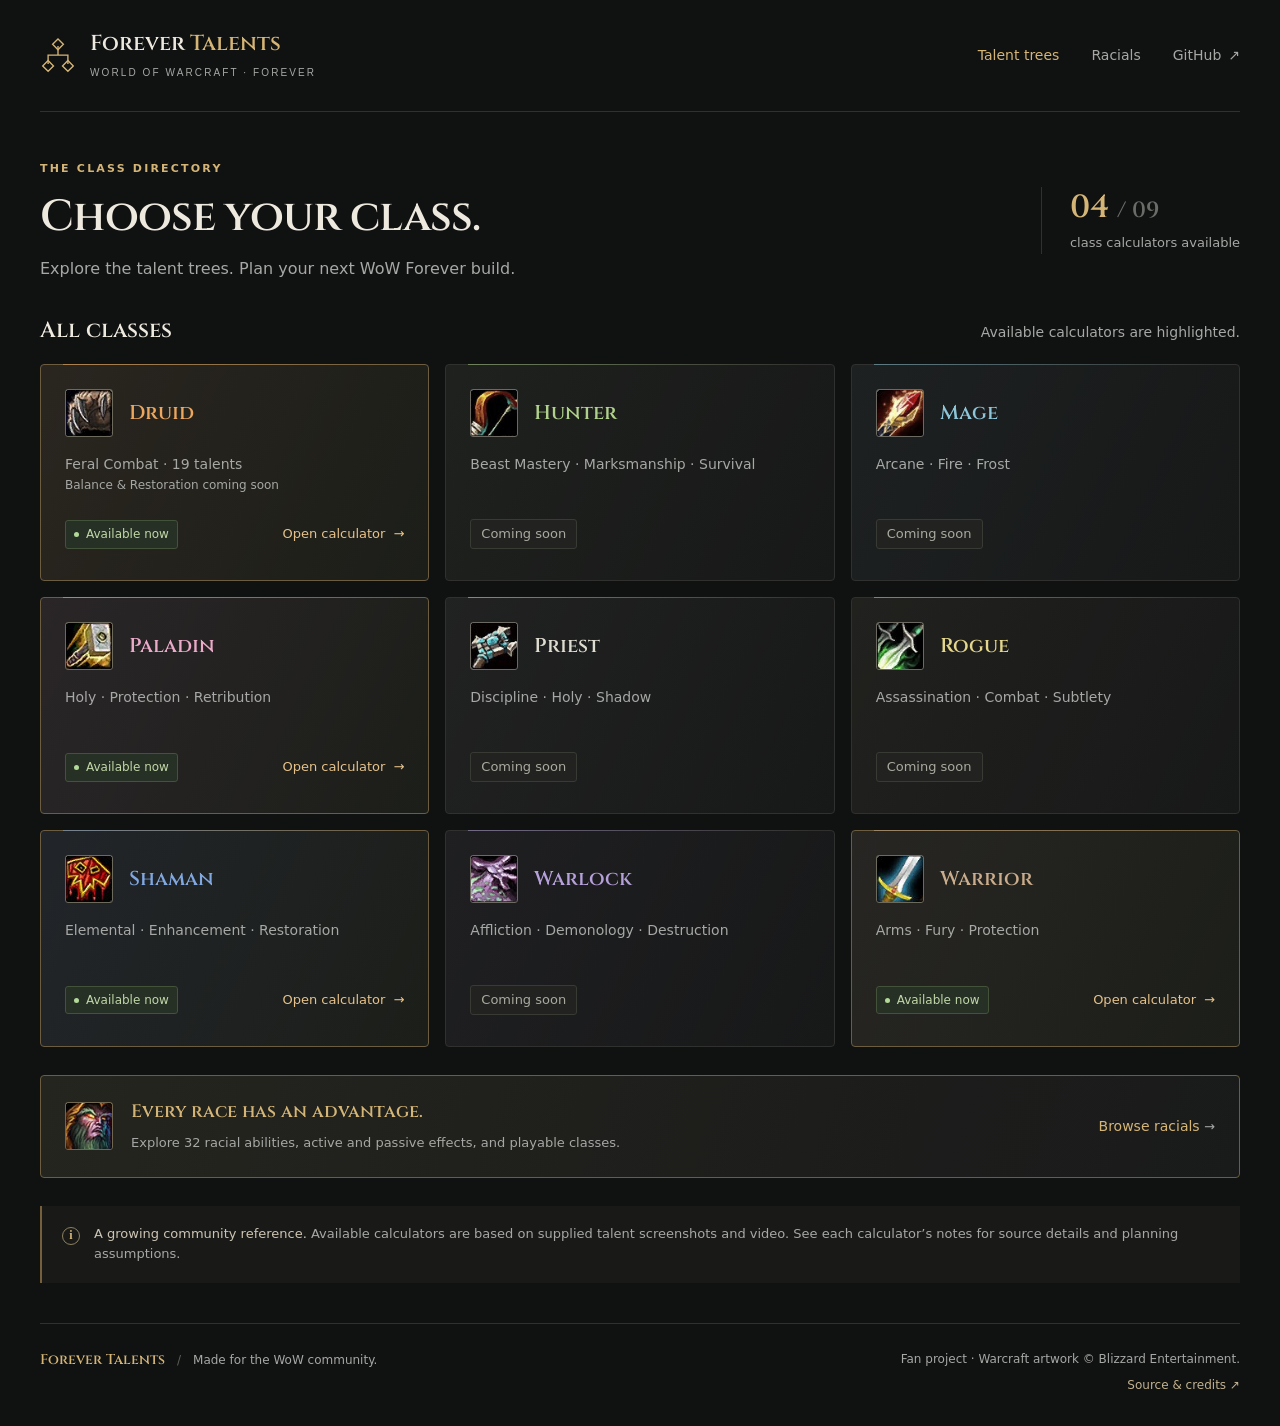
==== index.html @ 3349fb78 "Add Forever racial abilities reference and class filters" ====
<!doctype html>
<html lang="en">
<head>
  <meta charset="utf-8">
  <meta name="viewport" content="width=device-width, initial-scale=1">
  <meta name="color-scheme" content="dark">
  <meta name="theme-color" content="#101111">
  <meta name="description" content="Browse all nine WoW Forever classes. Druid Feral Combat, Paladin, Shaman, and Warrior calculators are available now, with more talent trees coming soon.">
  <title>Forever Talents · WoW Forever talent trees</title>
  <link rel="icon" href="assets/talent-tree.svg" type="image/svg+xml">
  <link rel="stylesheet" href="styles.css">
</head>
<body>
  <a class="skip-link" href="#classes">Skip to talent trees</a>
  <div class="page">
    <header class="site-header">
      <a class="brand" href="./" aria-label="Forever Talents home">
        <svg class="brand-mark" viewBox="0 0 40 40" fill="none" aria-hidden="true"><path d="M20 9v10M9 29V19h22v10" stroke="currentColor" stroke-width="1.5"/><path d="m20 1 6 6-6 6-6-6Zm-11 24 6 6-6 6-6-6Zm22 0 6 6-6 6-6-6Z" stroke="currentColor" stroke-width="1.5"/></svg>
        <span>Forever <b>Talents</b><small>WORLD OF WARCRAFT · FOREVER</small></span>
      </a>
      <nav aria-label="Main navigation">
        <a class="current" href="#classes" aria-current="page">Talent trees</a>
        <a href="racials.html">Racials</a>
        <a href="https://github.com/dan-in-it/ForeverTalents">GitHub <span aria-hidden="true">↗</span></a>
      </nav>
    </header>

    <main id="classes">
      <section class="intro" aria-labelledby="page-title">
        <div>
          <p class="eyebrow">THE CLASS DIRECTORY</p>
          <h1 id="page-title">Choose your class.</h1>
          <p class="intro-copy">Explore the talent trees. Plan your next WoW Forever build.</p>
        </div>
        <p class="collection-status"><strong>04 <span>/ 09</span></strong><span>class calculators available</span></p>
      </section>

      <section class="class-directory" aria-labelledby="directory-title">
        <div class="section-heading"><h2 id="directory-title">All classes</h2><p>Available calculators are highlighted.</p></div>
        <div class="class-grid">
          <article class="class-card druid available-class" aria-labelledby="druid-title">
            <img src="assets/classicon_druid.jpg" alt="" width="48" height="48">
            <h3 id="druid-title">Druid</h3>
            <p>Feral Combat · 19 talents<span class="coverage-note">Balance &amp; Restoration coming soon</span></p>
            <div class="card-footer"><span class="status live">Available now</span><a class="class-calculator" href="talents/druid.html" aria-label="Open Druid calculator">Open calculator <span aria-hidden="true">→</span></a></div>
          </article>
          <article class="class-card hunter" aria-labelledby="hunter-title">
            <img src="assets/classicon_hunter.jpg" alt="" width="48" height="48">
            <h3 id="hunter-title">Hunter</h3>
            <p>Beast Mastery · Marksmanship · Survival</p>
            <span class="status soon">Coming soon</span>
          </article>
          <article class="class-card mage" aria-labelledby="mage-title">
            <img src="assets/classicon_mage.jpg" alt="" width="48" height="48">
            <h3 id="mage-title">Mage</h3>
            <p>Arcane · Fire · Frost</p>
            <span class="status soon">Coming soon</span>
          </article>
          <article class="class-card paladin available-class" aria-labelledby="paladin-title">
            <img src="assets/classicon_paladin.jpg" alt="" width="48" height="48">
            <h3 id="paladin-title">Paladin</h3>
            <p>Holy · Protection · Retribution</p>
            <div class="card-footer"><span class="status live">Available now</span><a class="class-calculator" href="talents/paladin.html" aria-label="Open Paladin calculator">Open calculator <span aria-hidden="true">→</span></a></div>
          </article>
          <article class="class-card priest" aria-labelledby="priest-title">
            <img src="assets/classicon_priest.jpg" alt="" width="48" height="48">
            <h3 id="priest-title">Priest</h3>
            <p>Discipline · Holy · Shadow</p>
            <span class="status soon">Coming soon</span>
          </article>
          <article class="class-card rogue" aria-labelledby="rogue-title">
            <img src="assets/classicon_rogue.jpg" alt="" width="48" height="48">
            <h3 id="rogue-title">Rogue</h3>
            <p>Assassination · Combat · Subtlety</p>
            <span class="status soon">Coming soon</span>
          </article>
          <article class="class-card shaman available-class" aria-labelledby="shaman-title">
            <img src="assets/classicon_shaman.jpg" alt="" width="48" height="48">
            <h3 id="shaman-title">Shaman</h3>
            <p>Elemental · Enhancement · Restoration</p>
            <div class="card-footer"><span class="status live">Available now</span><a class="class-calculator" href="talents/shaman.html" aria-label="Open Shaman calculator">Open calculator <span aria-hidden="true">→</span></a></div>
          </article>
          <article class="class-card warlock" aria-labelledby="warlock-title">
            <img src="assets/classicon_warlock.jpg" alt="" width="48" height="48">
            <h3 id="warlock-title">Warlock</h3>
            <p>Affliction · Demonology · Destruction</p>
            <span class="status soon">Coming soon</span>
          </article>
          <article class="class-card warrior available-class" aria-labelledby="warrior-title">
            <img src="assets/classicon_warrior.jpg" alt="" width="48" height="48">
            <h3 id="warrior-title">Warrior</h3>
            <p>Arms · Fury · Protection</p>
            <div class="card-footer"><span class="status live">Available now</span><a class="class-calculator" href="talents/warrior.html" aria-label="Open Warrior calculator">Open calculator <span aria-hidden="true">→</span></a></div>
          </article>
        </div>
      </section>
      <a class="racial-callout" href="racials.html"><img src="assets/racials/race_nightelf_male.jpg" alt="" width="48" height="48"><span><strong>Every race has an advantage.</strong><span>Explore 32 racial abilities, active and passive effects, and playable classes.</span></span><span class="racial-callout-action">Browse racials <span aria-hidden="true">→</span></span></a>
      <aside class="reference-note"><span class="note-mark" aria-hidden="true">i</span><p><strong>A growing community reference.</strong> Available calculators are based on supplied talent screenshots and video. See each calculator’s notes for source details and planning assumptions.</p></aside>
    </main>

    <footer class="site-footer">
      <p><span class="footer-brand">Forever Talents</span><span class="footer-divider">/</span>Made for the WoW community.</p>
      <p>Fan project · Warcraft artwork © Blizzard Entertainment.<br><a href="https://github.com/dan-in-it/ForeverTalents">Source &amp; credits <span aria-hidden="true">↗</span></a></p>
    </footer>
  </div>
</body>
</html>
---- styles.css ----
@font-face {
  font-family: Cinzel;
  src: url("assets/cinzel.ttf") format("truetype");
  font-weight: 400 900;
  font-display: swap;
}

:root {
  color-scheme: dark;
  --background: #101111;
  --panel: #191a1a;
  --text: #eee9df;
  --muted: #a6a8a5;
  --gold: #d5b576;
  --line: #30312e;
  font-family: "Segoe UI", system-ui, sans-serif;
  color: var(--text);
  background: var(--background);
}

* { box-sizing: border-box; }
body { margin: 0; font-size: 1rem; line-height: 1.6; }
a { color: inherit; text-decoration: none; }
img { display: block; object-fit: cover; }
button, a { -webkit-tap-highlight-color: transparent; }
a:focus-visible { outline: 2px solid var(--gold); outline-offset: 6px; }
.page { width: min(1232px, calc(100% - 80px)); margin: 0 auto; }
.skip-link { position: absolute; top: -100px; left: 16px; padding: 12px 20px; z-index: 10; background: var(--gold); color: #171713; }
.skip-link:focus { top: 12px; }
.site-header { min-height: 112px; display: flex; align-items: center; justify-content: space-between; gap: 24px; border-bottom: 1px solid var(--line); }
.brand { display: flex; gap: 14px; align-items: center; font: 500 1.35rem/1.2 Cinzel, Georgia, serif; white-space: nowrap; }
.brand b { font-weight: 500; color: var(--gold); }
.brand small { display: block; margin-top: 9px; color: var(--muted); font: 500 .625rem/1.5 "Segoe UI", sans-serif; letter-spacing: .21em; }
.brand-mark { width: 36px; height: 40px; color: var(--gold); }
nav { display: flex; gap: 32px; font-size: .875rem; }
nav a { display: flex; align-items: center; gap: 7px; min-height: 44px; color: var(--muted); }
nav a:hover, nav .current { color: var(--gold); }
.intro { display: flex; justify-content: space-between; align-items: center; gap: 24px; padding: 48px 0 34px; }
.eyebrow { margin: 0 0 12px; color: var(--gold); font-size: .6875rem; font-weight: 600; letter-spacing: .2em; }
h1, h2, h3, p { margin-top: 0; }
h1 { font: 500 clamp(2rem, 3.4vw, 2.875rem)/1.25 Cinzel, Georgia, serif; margin-bottom: 12px; letter-spacing: -.025em; }
.intro-copy { color: var(--muted); margin-bottom: 0; }
.collection-status { margin: 0; padding-left: 28px; border-left: 1px solid var(--line); flex-shrink: 0; }
.collection-status strong { display: block; color: var(--gold); font: 500 2rem/1.3 Cinzel, Georgia, serif; }
.collection-status strong span { color: #696c67; font-size: 1.375rem; }
.collection-status > span { color: var(--muted); font-size: .8125rem; }
.status { display: inline-flex; align-items: center; width: fit-content; font-size: .8125rem; line-height: 1.4; padding: 5px 10px; border-radius: 3px; }
.live { gap: 7px; color: #c0d7a8; background: #263025; border: 1px solid #43533a; }
.live::before { content: ""; width: 5px; height: 5px; background: #b2d998; border-radius: 50%; }
.section-heading { display: flex; justify-content: space-between; align-items: baseline; gap: 20px; margin-bottom: 18px; }
.section-heading h2 { font: 500 1.375rem/1.4 Cinzel, Georgia, serif; margin-bottom: 0; }
.section-heading p { font-size: .875rem; color: var(--muted); margin-bottom: 0; }
.class-grid { display: grid; grid-template-columns: repeat(3, minmax(0, 1fr)); grid-auto-rows: 1fr; gap: 16px; }
.class-card { position: relative; display: grid; grid-template-columns: 48px minmax(0, 1fr); grid-template-rows: 48px 1fr 44px; gap: 16px; padding: 24px; border: 1px solid var(--line); border-radius: 4px; background: linear-gradient(115deg, color-mix(in srgb, var(--class-color) 4%, #191a1a), #171818); }
.class-card::before { content: ""; position: absolute; left: 22px; right: 22px; top: -1px; height: 1px; background: linear-gradient(90deg, var(--class-color), transparent); opacity: .5; }
.class-card > img { border: 1px solid #6c695d; border-radius: 3px; filter: saturate(.65); }
.class-card h3 { align-self: center; color: var(--class-color); font: 500 1.25rem/1.4 Cinzel, Georgia, serif; margin: 0; }
.class-card > p { grid-column: 1 / -1; color: var(--muted); font-size: .875rem; line-height: 1.65; min-height: 2.9em; margin: 0; }
.soon { grid-column: 1 / -1; align-self: center; color: #aaa99f; background: #222320; border: 1px solid #383a34; }
.druid { --class-color: #eda65d; }
.available-class { border-color: #6d5d40; background: linear-gradient(115deg, color-mix(in srgb, var(--class-color) 8%, #191a1a), #1c1e19); transition: border-color .15s, box-shadow .15s; }
.available-class:hover, .available-class:focus-within { border-color: var(--gold); box-shadow: 0 0 0 1px var(--gold); }
.available-class > img { filter: none; }
.coverage-note { display: block; color: var(--muted); font-size: .75rem; }
.card-footer { grid-column: 1 / -1; display: flex; align-items: center; justify-content: space-between; gap: 8px; }
.card-footer .status { flex-shrink: 0; font-size: .75rem; padding: 5px 8px; }
.class-calculator { display: flex; align-items: center; gap: 8px; min-height: 44px; color: #e6c28a; font-size: .8125rem; }
.class-calculator::after { content: ""; position: absolute; inset: 0; border-radius: 4px; }
.class-calculator:focus-visible { outline: none; }
.class-calculator:focus-visible::after { outline: 2px solid var(--gold); outline-offset: 4px; }
.class-calculator:hover { color: #ffe1b0; text-decoration: underline; text-underline-offset: 4px; }
.hunter { --class-color: #afd18b; }
.mage { --class-color: #8cc6d8; }
.paladin { --class-color: #eaaac8; }
.priest { --class-color: #dedbd0; }
.rogue { --class-color: #e4d68a; }
.shaman { --class-color: #80a7df; }
.warlock { --class-color: #b5a0da; }
.warrior { --class-color: #c9ac8b; }
.reference-note { display: flex; gap: 14px; margin-top: 28px; padding: 18px 20px; background: #191a18; border-left: 2px solid #75603b; }
.note-mark { display: flex; align-items: center; justify-content: center; flex: 0 0 18px; height: 18px; border: 1px solid #8b805f; border-radius: 50%; color: var(--gold); font: 600 .75rem Georgia, serif; margin-top: 3px; }
.reference-note p { margin: 0; font-size: .8125rem; color: var(--muted); }
.reference-note strong { color: #cdc5b4; font-weight: 500; }
.racial-callout { display: flex; align-items: center; gap: 18px; margin-top: 28px; padding: 22px 24px; border: 1px solid #6d5d40; border-radius: 4px; background: linear-gradient(110deg, #24251e, #191a1a); }
.racial-callout > img { border: 1px solid #716750; border-radius: 3px; flex-shrink: 0; }
.racial-callout strong { display: block; margin-bottom: 4px; font: 500 1.125rem/1.5 Cinzel, Georgia, serif; color: var(--gold); }
.racial-callout > span > span { color: var(--muted); font-size: .8125rem; }
.racial-callout .racial-callout-action { margin-left: auto; flex-shrink: 0; color: var(--gold); font-size: .875rem; }
.racial-callout:hover { border-color: var(--gold); }
.site-footer { display: flex; justify-content: space-between; gap: 24px; margin-top: 40px; padding: 26px 0 30px; border-top: 1px solid var(--line); color: var(--muted); font-size: .75rem; }
.site-footer p { margin: 0; }
.site-footer > p:last-child { text-align: right; }
.footer-brand { font: 500 .875rem Cinzel, Georgia, serif; color: var(--gold); }
.footer-divider { color: #5e6057; padding: 0 12px; }
.site-footer a { display: inline-block; padding-top: 7px; color: #c2b28f; }
.site-footer a:hover { text-decoration: underline; }

@media (max-width: 1050px) {
  .class-grid { grid-template-columns: repeat(2, minmax(0, 1fr)); }
  .class-card > p { min-height: 0; }
}

@media (max-width: 760px) {
  .class-grid { grid-template-columns: 1fr; }
}

@media (max-width: 640px) {
  .page { width: calc(100% - 36px); }
  .site-header { min-height: 88px; gap: 12px; flex-wrap: wrap; padding-block: 18px; }
  .brand { font-size: 1rem; gap: 10px; }
  .brand-mark { width: 28px; }
  .brand small { font-size: .5rem; letter-spacing: .14em; }
  nav { gap: 22px; font-size: .8125rem; width: 100%; }
  .intro { padding: 32px 0 26px; display: block; }
  .intro-copy { max-width: 320px; }
  .collection-status { margin-top: 20px; padding: 0; border: 0; display: flex; align-items: baseline; gap: 10px; }
  .collection-status strong { font-size: 1.25rem; }
  .collection-status strong span { font-size: 1rem; }
  .collection-status > span { font-size: .75rem; }
  .section-heading { display: block; }
  .section-heading p { margin-top: 5px; }
  .class-grid { gap: 12px; }
  .class-card { padding: 20px; gap: 12px; }
  .class-card::before { left: 20px; right: 20px; }
  .class-card h3 { font-size: 1.125rem; }
  .class-card > p { font-size: .8125rem; }
  .soon { font-size: .75rem; padding: 5px 8px; }
  .racial-callout { flex-wrap: wrap; padding: 20px; gap: 12px; }
  .racial-callout > span:first-of-type { flex: 1; }
  .racial-callout .racial-callout-action { flex-basis: calc(100% - 60px); margin-left: 60px; }
  .site-footer { display: block; }
  .site-footer > p:last-child { text-align: left; margin-top: 14px; }
  .footer-divider { padding: 0 6px; }
}

@media (max-width: 359px) {
  .brand small { letter-spacing: .05em; }
  .class-calculator { font-size: .75rem; gap: 4px; }
}

@media (prefers-reduced-motion: reduce) {
  *, *::before, *::after { transition: none !important; }
}
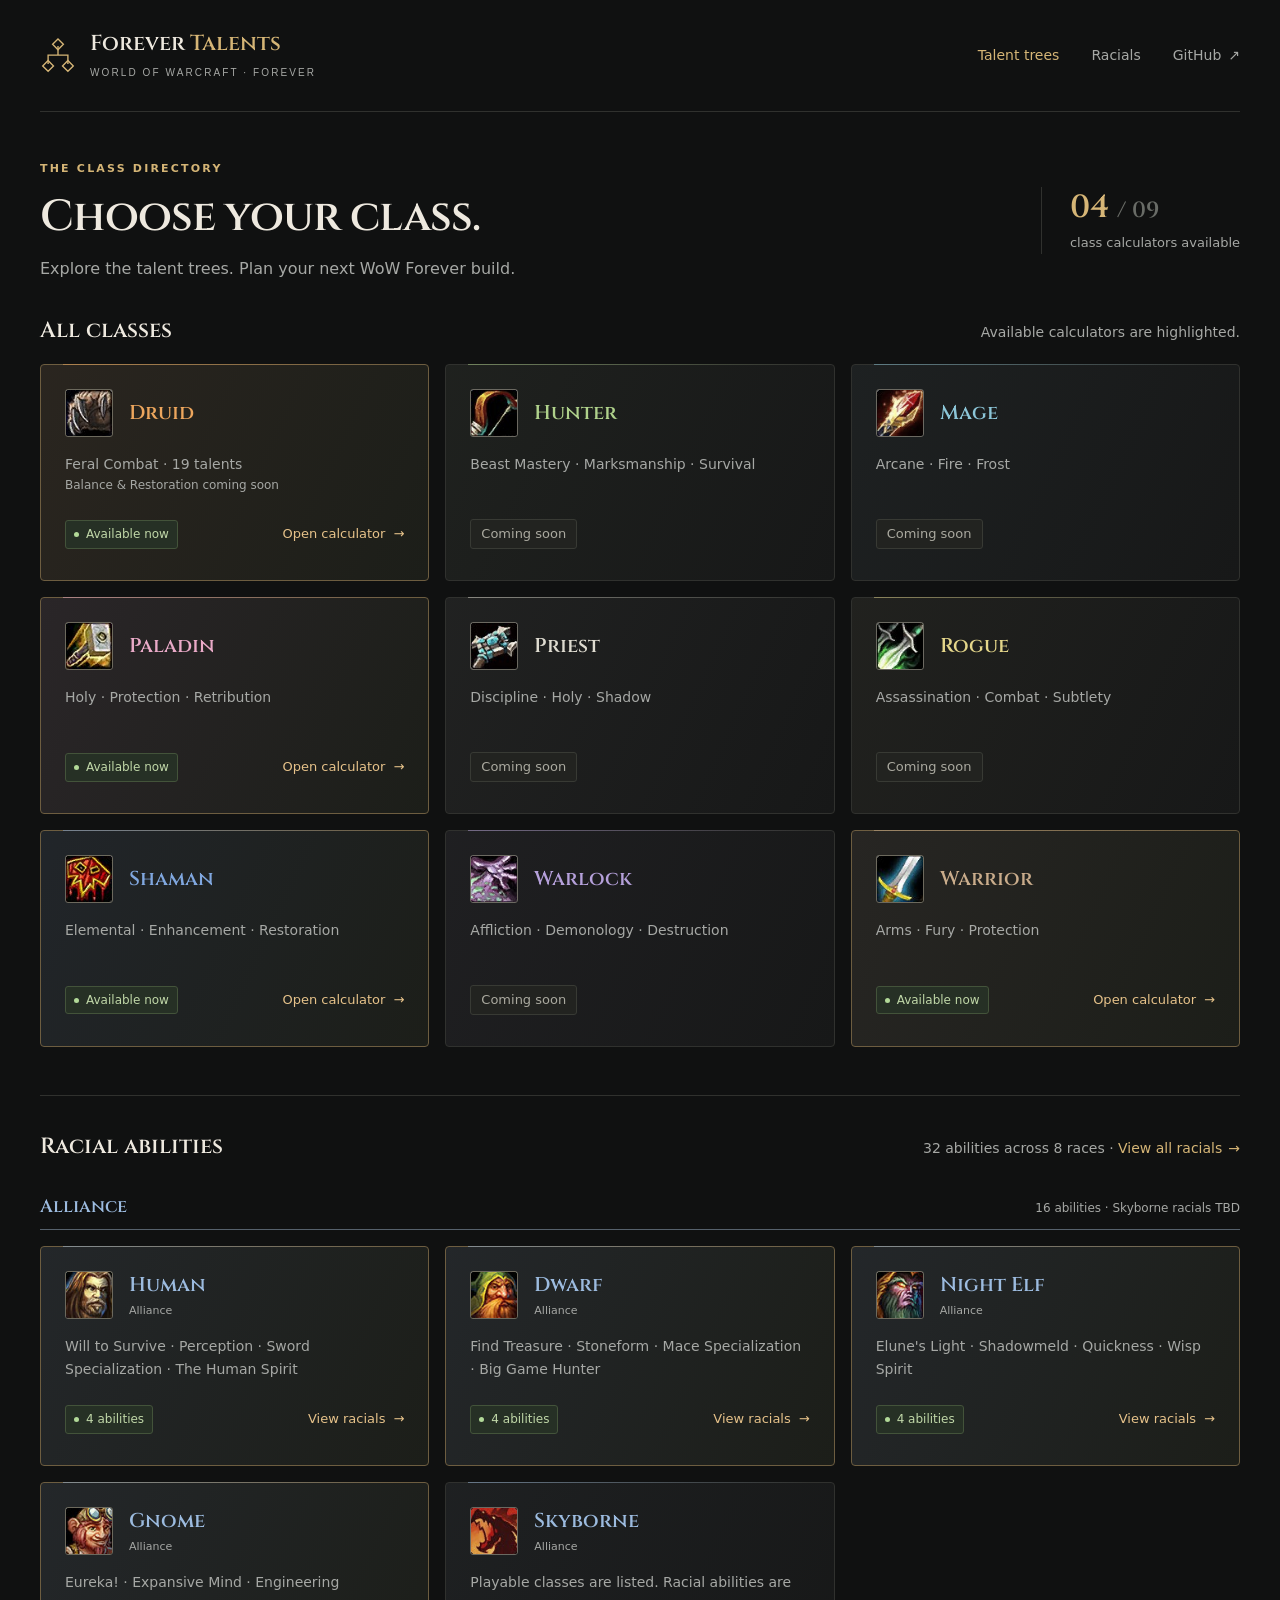
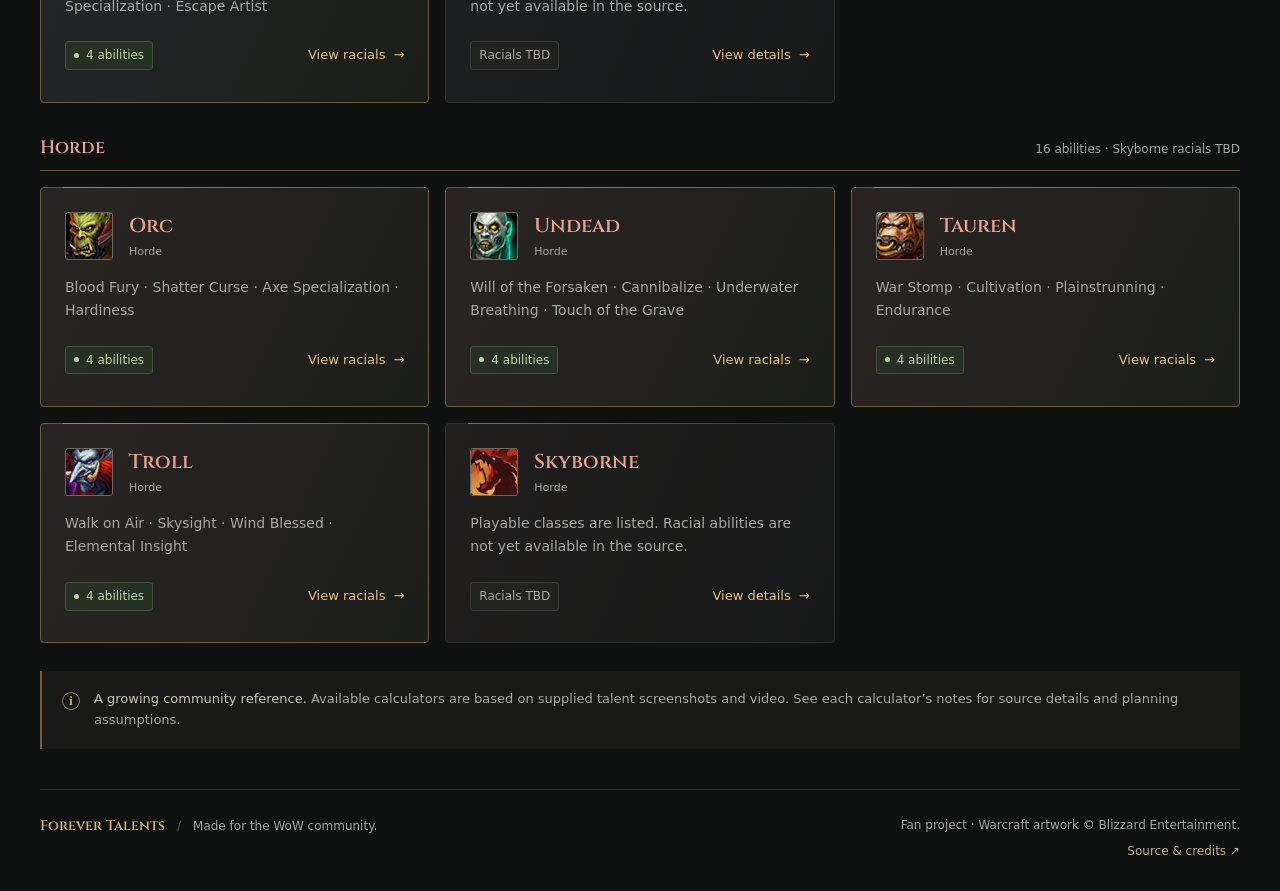
==== commit e36dd969: "Add homepage racial grids grouped by Alliance and Horde" ====
--- a/index.html
+++ b/index.html
@@ -20,7 +20,7 @@
       </a>
       <nav aria-label="Main navigation">
         <a class="current" href="#classes" aria-current="page">Talent trees</a>
-        <a href="racials.html">Racials</a>
+        <a href="#racial-directory">Racials</a>
         <a href="https://github.com/dan-in-it/ForeverTalents">GitHub <span aria-hidden="true">↗</span></a>
       </nav>
     </header>
@@ -94,7 +94,79 @@
           </article>
         </div>
       </section>
-      <a class="racial-callout" href="racials.html"><img src="assets/racials/race_nightelf_male.jpg" alt="" width="48" height="48"><span><strong>Every race has an advantage.</strong><span>Explore 32 racial abilities, active and passive effects, and playable classes.</span></span><span class="racial-callout-action">Browse racials <span aria-hidden="true">→</span></span></a>
+      <section class="racial-directory" id="racial-directory" aria-labelledby="racial-directory-title">
+        <div class="section-heading"><h2 id="racial-directory-title">Racial abilities</h2><p>32 abilities across 8 races · <a href="racials.html">View all racials <span aria-hidden="true">→</span></a></p></div>
+        <section class="faction-directory race-alliance" aria-labelledby="alliance-directory-title">
+          <div class="faction-directory-heading"><h3 id="alliance-directory-title">Alliance</h3><p>16 abilities · Skyborne racials TBD</p></div>
+          <div class="class-grid racial-directory-grid">
+            <article class="class-card racial-directory-card race-alliance available-class" aria-labelledby="human-title">
+              <img src="assets/racials/race_human_male.jpg" alt="" width="48" height="48" loading="lazy">
+              <div class="race-card-title"><h4 id="human-title">Human</h4><span>Alliance</span></div>
+              <p>Will to Survive · Perception · Sword Specialization · The Human Spirit</p>
+              <div class="card-footer"><span class="status live">4 abilities</span><a class="class-calculator" href="racials.html#human" aria-label="View Alliance Human racials">View racials <span aria-hidden="true">→</span></a></div>
+            </article>
+            <article class="class-card racial-directory-card race-alliance available-class" aria-labelledby="dwarf-title">
+              <img src="assets/racials/race_dwarf_male.jpg" alt="" width="48" height="48" loading="lazy">
+              <div class="race-card-title"><h4 id="dwarf-title">Dwarf</h4><span>Alliance</span></div>
+              <p>Find Treasure · Stoneform · Mace Specialization · Big Game Hunter</p>
+              <div class="card-footer"><span class="status live">4 abilities</span><a class="class-calculator" href="racials.html#dwarf" aria-label="View Alliance Dwarf racials">View racials <span aria-hidden="true">→</span></a></div>
+            </article>
+            <article class="class-card racial-directory-card race-alliance available-class" aria-labelledby="night-elf-title">
+              <img src="assets/racials/race_nightelf_male.jpg" alt="" width="48" height="48" loading="lazy">
+              <div class="race-card-title"><h4 id="night-elf-title">Night Elf</h4><span>Alliance</span></div>
+              <p>Elune&#x27;s Light · Shadowmeld · Quickness · Wisp Spirit</p>
+              <div class="card-footer"><span class="status live">4 abilities</span><a class="class-calculator" href="racials.html#night-elf" aria-label="View Alliance Night Elf racials">View racials <span aria-hidden="true">→</span></a></div>
+            </article>
+            <article class="class-card racial-directory-card race-alliance available-class" aria-labelledby="gnome-title">
+              <img src="assets/racials/race_gnome_male.jpg" alt="" width="48" height="48" loading="lazy">
+              <div class="race-card-title"><h4 id="gnome-title">Gnome</h4><span>Alliance</span></div>
+              <p>Eureka! · Expansive Mind · Engineering Specialization · Escape Artist</p>
+              <div class="card-footer"><span class="status live">4 abilities</span><a class="class-calculator" href="racials.html#gnome" aria-label="View Alliance Gnome racials">View racials <span aria-hidden="true">→</span></a></div>
+            </article>
+            <article class="class-card racial-directory-card race-alliance" aria-labelledby="skyborne-alliance-title">
+              <img src="assets/racials/inv_misc_head_dragon_01.jpg" alt="" width="48" height="48" loading="lazy">
+              <div class="race-card-title"><h4 id="skyborne-alliance-title">Skyborne</h4><span>Alliance</span></div>
+              <p>Playable classes are listed. Racial abilities are not yet available in the source.</p>
+              <div class="card-footer"><span class="status soon">Racials TBD</span><a class="class-calculator" href="racials.html#skyborne-alliance" aria-label="View Alliance Skyborne details">View details <span aria-hidden="true">→</span></a></div>
+            </article>
+          </div>
+        </section>
+        <section class="faction-directory race-horde" aria-labelledby="horde-directory-title">
+          <div class="faction-directory-heading"><h3 id="horde-directory-title">Horde</h3><p>16 abilities · Skyborne racials TBD</p></div>
+          <div class="class-grid racial-directory-grid">
+            <article class="class-card racial-directory-card race-horde available-class" aria-labelledby="orc-title">
+              <img src="assets/racials/race_orc_male.jpg" alt="" width="48" height="48" loading="lazy">
+              <div class="race-card-title"><h4 id="orc-title">Orc</h4><span>Horde</span></div>
+              <p>Blood Fury · Shatter Curse · Axe Specialization · Hardiness</p>
+              <div class="card-footer"><span class="status live">4 abilities</span><a class="class-calculator" href="racials.html#orc" aria-label="View Horde Orc racials">View racials <span aria-hidden="true">→</span></a></div>
+            </article>
+            <article class="class-card racial-directory-card race-horde available-class" aria-labelledby="undead-title">
+              <img src="assets/racials/race_scourge_male.jpg" alt="" width="48" height="48" loading="lazy">
+              <div class="race-card-title"><h4 id="undead-title">Undead</h4><span>Horde</span></div>
+              <p>Will of the Forsaken · Cannibalize · Underwater Breathing · Touch of the Grave</p>
+              <div class="card-footer"><span class="status live">4 abilities</span><a class="class-calculator" href="racials.html#undead" aria-label="View Horde Undead racials">View racials <span aria-hidden="true">→</span></a></div>
+            </article>
+            <article class="class-card racial-directory-card race-horde available-class" aria-labelledby="tauren-title">
+              <img src="assets/racials/race_tauren_male.jpg" alt="" width="48" height="48" loading="lazy">
+              <div class="race-card-title"><h4 id="tauren-title">Tauren</h4><span>Horde</span></div>
+              <p>War Stomp · Cultivation · Plainstrunning · Endurance</p>
+              <div class="card-footer"><span class="status live">4 abilities</span><a class="class-calculator" href="racials.html#tauren" aria-label="View Horde Tauren racials">View racials <span aria-hidden="true">→</span></a></div>
+            </article>
+            <article class="class-card racial-directory-card race-horde available-class" aria-labelledby="troll-title">
+              <img src="assets/racials/race_troll_male.jpg" alt="" width="48" height="48" loading="lazy">
+              <div class="race-card-title"><h4 id="troll-title">Troll</h4><span>Horde</span></div>
+              <p>Walk on Air · Skysight · Wind Blessed · Elemental Insight</p>
+              <div class="card-footer"><span class="status live">4 abilities</span><a class="class-calculator" href="racials.html#troll" aria-label="View Horde Troll racials">View racials <span aria-hidden="true">→</span></a></div>
+            </article>
+            <article class="class-card racial-directory-card race-horde" aria-labelledby="skyborne-horde-title">
+              <img src="assets/racials/inv_misc_head_dragon_01.jpg" alt="" width="48" height="48" loading="lazy">
+              <div class="race-card-title"><h4 id="skyborne-horde-title">Skyborne</h4><span>Horde</span></div>
+              <p>Playable classes are listed. Racial abilities are not yet available in the source.</p>
+              <div class="card-footer"><span class="status soon">Racials TBD</span><a class="class-calculator" href="racials.html#skyborne-horde" aria-label="View Horde Skyborne details">View details <span aria-hidden="true">→</span></a></div>
+            </article>
+          </div>
+        </section>
+      </section>
       <aside class="reference-note"><span class="note-mark" aria-hidden="true">i</span><p><strong>A growing community reference.</strong> Available calculators are based on supplied talent screenshots and video. See each calculator’s notes for source details and planning assumptions.</p></aside>
     </main>
 
--- a/styles.css
+++ b/styles.css
@@ -81,12 +81,19 @@
 .note-mark { display: flex; align-items: center; justify-content: center; flex: 0 0 18px; height: 18px; border: 1px solid #8b805f; border-radius: 50%; color: var(--gold); font: 600 .75rem Georgia, serif; margin-top: 3px; }
 .reference-note p { margin: 0; font-size: .8125rem; color: var(--muted); }
 .reference-note strong { color: #cdc5b4; font-weight: 500; }
-.racial-callout { display: flex; align-items: center; gap: 18px; margin-top: 28px; padding: 22px 24px; border: 1px solid #6d5d40; border-radius: 4px; background: linear-gradient(110deg, #24251e, #191a1a); }
-.racial-callout > img { border: 1px solid #716750; border-radius: 3px; flex-shrink: 0; }
-.racial-callout strong { display: block; margin-bottom: 4px; font: 500 1.125rem/1.5 Cinzel, Georgia, serif; color: var(--gold); }
-.racial-callout > span > span { color: var(--muted); font-size: .8125rem; }
-.racial-callout .racial-callout-action { margin-left: auto; flex-shrink: 0; color: var(--gold); font-size: .875rem; }
-.racial-callout:hover { border-color: var(--gold); }
+.racial-directory { margin-top: 48px; padding-top: 30px; border-top: 1px solid var(--line); scroll-margin-top: 24px; }
+.racial-directory .section-heading a { display: inline-flex; align-items: center; gap: 6px; min-height: 44px; color: var(--gold); }
+.racial-directory .section-heading a:hover { text-decoration: underline; text-underline-offset: 4px; }
+.race-alliance { --class-color: #9cbbdf; }
+.race-horde { --class-color: #e6a293; }
+.faction-directory { margin-top: 24px; }
+.faction-directory + .faction-directory { margin-top: 32px; }
+.faction-directory-heading { display: flex; align-items: baseline; justify-content: space-between; gap: 16px; margin-bottom: 16px; padding-bottom: 10px; border-bottom: 1px solid color-mix(in srgb, var(--class-color) 35%, var(--line)); }
+.faction-directory-heading h3 { margin: 0; color: var(--class-color); font: 500 1.125rem/1.4 Cinzel, Georgia, serif; }
+.faction-directory-heading p { margin: 0; color: var(--muted); font-size: .75rem; }
+.race-card-title { align-self: center; }
+.race-card-title h4 { margin: 0; color: var(--class-color); font: 500 1.25rem/1.4 Cinzel, Georgia, serif; }
+.race-card-title > span { display: block; margin-top: 3px; font-size: .6875rem; color: var(--muted); }
 .site-footer { display: flex; justify-content: space-between; gap: 24px; margin-top: 40px; padding: 26px 0 30px; border-top: 1px solid var(--line); color: var(--muted); font-size: .75rem; }
 .site-footer p { margin: 0; }
 .site-footer > p:last-child { text-align: right; }
@@ -125,9 +132,10 @@
   .class-card h3 { font-size: 1.125rem; }
   .class-card > p { font-size: .8125rem; }
   .soon { font-size: .75rem; padding: 5px 8px; }
-  .racial-callout { flex-wrap: wrap; padding: 20px; gap: 12px; }
-  .racial-callout > span:first-of-type { flex: 1; }
-  .racial-callout .racial-callout-action { flex-basis: calc(100% - 60px); margin-left: 60px; }
+  .racial-directory { margin-top: 32px; padding-top: 24px; }
+  .faction-directory-heading { display: block; }
+  .faction-directory-heading p { margin-top: 5px; }
+  .race-card-title h4 { font-size: 1.125rem; }
   .site-footer { display: block; }
   .site-footer > p:last-child { text-align: left; margin-top: 14px; }
   .footer-divider { padding: 0 6px; }
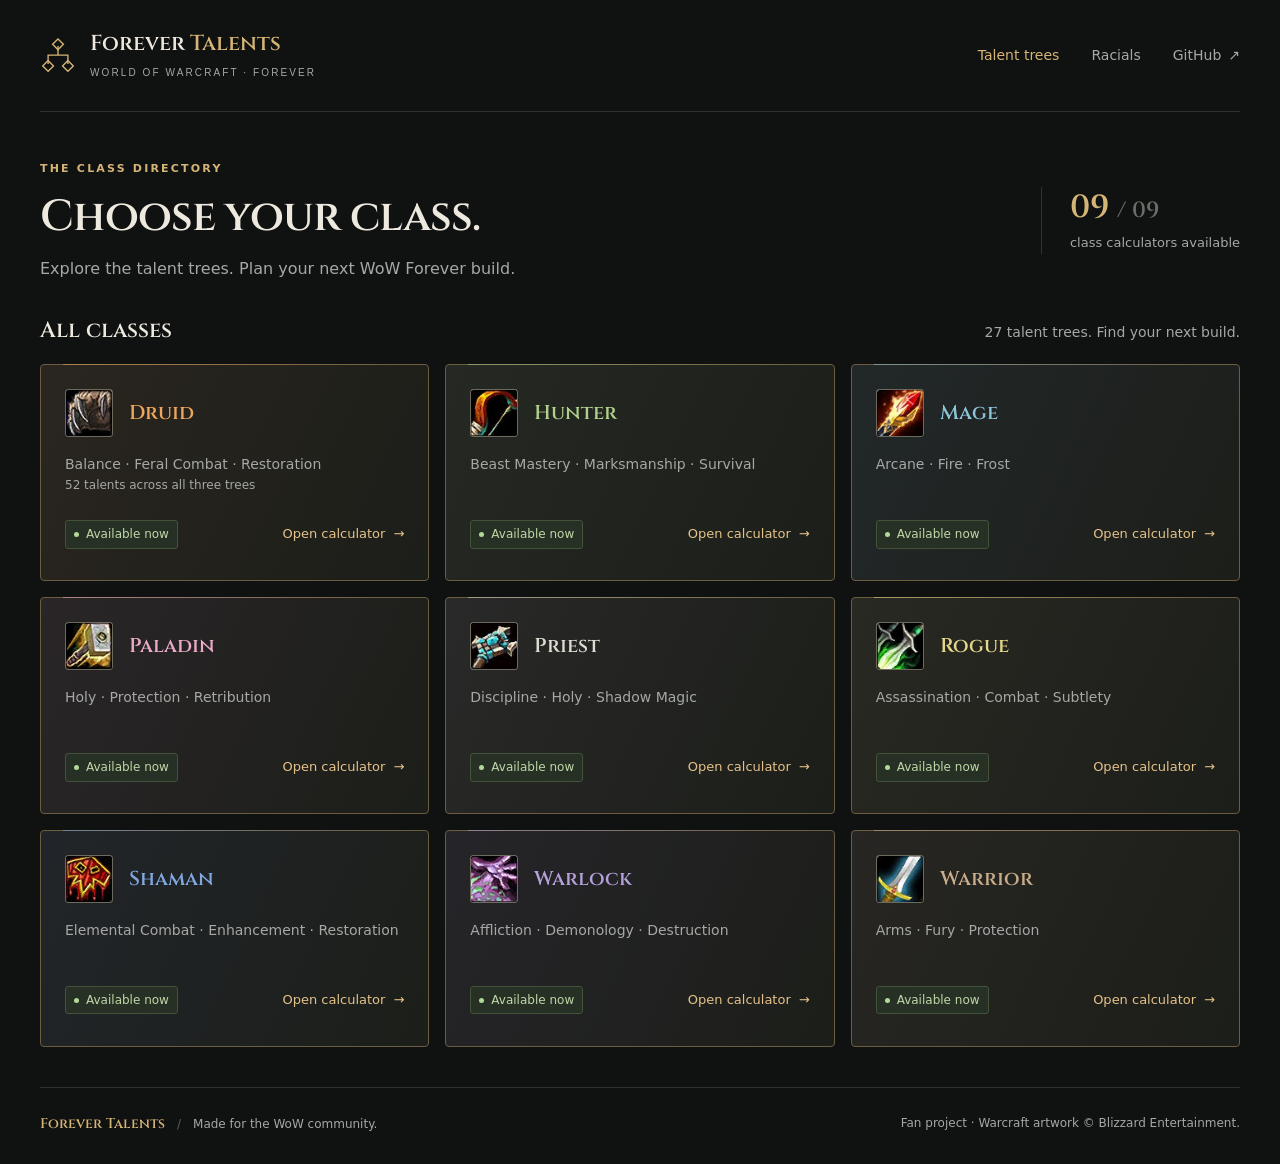
==== commit a31d9875: "Complete all nine talent calculators and remove visible references" ====
--- a/index.html
+++ b/index.html
@@ -5,7 +5,7 @@
   <meta name="viewport" content="width=device-width, initial-scale=1">
   <meta name="color-scheme" content="dark">
   <meta name="theme-color" content="#101111">
-  <meta name="description" content="Browse all nine WoW Forever classes. Druid Feral Combat, Paladin, Shaman, and Warrior calculators are available now, with more talent trees coming soon.">
+  <meta name="description" content="Plan your WoW Forever build with all nine class calculators, 27 talent trees, and 470 talents. Save, share, and use offline.">
   <title>Forever Talents · WoW Forever talent trees</title>
   <link rel="icon" href="assets/talent-tree.svg" type="image/svg+xml">
   <link rel="stylesheet" href="styles.css">
@@ -20,7 +20,7 @@
       </a>
       <nav aria-label="Main navigation">
         <a class="current" href="#classes" aria-current="page">Talent trees</a>
-        <a href="#racial-directory">Racials</a>
+        <a href="racials.html">Racials</a>
         <a href="https://github.com/dan-in-it/ForeverTalents">GitHub <span aria-hidden="true">↗</span></a>
       </nav>
     </header>
@@ -32,29 +32,29 @@
           <h1 id="page-title">Choose your class.</h1>
           <p class="intro-copy">Explore the talent trees. Plan your next WoW Forever build.</p>
         </div>
-        <p class="collection-status"><strong>04 <span>/ 09</span></strong><span>class calculators available</span></p>
+        <p class="collection-status"><strong>09 <span>/ 09</span></strong><span>class calculators available</span></p>
       </section>
 
       <section class="class-directory" aria-labelledby="directory-title">
-        <div class="section-heading"><h2 id="directory-title">All classes</h2><p>Available calculators are highlighted.</p></div>
+        <div class="section-heading"><h2 id="directory-title">All classes</h2><p>27 talent trees. Find your next build.</p></div>
         <div class="class-grid">
           <article class="class-card druid available-class" aria-labelledby="druid-title">
             <img src="assets/classicon_druid.jpg" alt="" width="48" height="48">
             <h3 id="druid-title">Druid</h3>
-            <p>Feral Combat · 19 talents<span class="coverage-note">Balance &amp; Restoration coming soon</span></p>
+            <p>Balance · Feral Combat · Restoration<span class="coverage-note">52 talents across all three trees</span></p>
             <div class="card-footer"><span class="status live">Available now</span><a class="class-calculator" href="talents/druid.html" aria-label="Open Druid calculator">Open calculator <span aria-hidden="true">→</span></a></div>
           </article>
-          <article class="class-card hunter" aria-labelledby="hunter-title">
+          <article class="class-card hunter available-class" aria-labelledby="hunter-title">
             <img src="assets/classicon_hunter.jpg" alt="" width="48" height="48">
             <h3 id="hunter-title">Hunter</h3>
             <p>Beast Mastery · Marksmanship · Survival</p>
-            <span class="status soon">Coming soon</span>
+            <div class="card-footer"><span class="status live">Available now</span><a class="class-calculator" href="talents/hunter.html" aria-label="Open Hunter calculator">Open calculator <span aria-hidden="true">→</span></a></div>
           </article>
-          <article class="class-card mage" aria-labelledby="mage-title">
+          <article class="class-card mage available-class" aria-labelledby="mage-title">
             <img src="assets/classicon_mage.jpg" alt="" width="48" height="48">
             <h3 id="mage-title">Mage</h3>
             <p>Arcane · Fire · Frost</p>
-            <span class="status soon">Coming soon</span>
+            <div class="card-footer"><span class="status live">Available now</span><a class="class-calculator" href="talents/mage.html" aria-label="Open Mage calculator">Open calculator <span aria-hidden="true">→</span></a></div>
           </article>
           <article class="class-card paladin available-class" aria-labelledby="paladin-title">
             <img src="assets/classicon_paladin.jpg" alt="" width="48" height="48">
@@ -62,29 +62,29 @@
             <p>Holy · Protection · Retribution</p>
             <div class="card-footer"><span class="status live">Available now</span><a class="class-calculator" href="talents/paladin.html" aria-label="Open Paladin calculator">Open calculator <span aria-hidden="true">→</span></a></div>
           </article>
-          <article class="class-card priest" aria-labelledby="priest-title">
+          <article class="class-card priest available-class" aria-labelledby="priest-title">
             <img src="assets/classicon_priest.jpg" alt="" width="48" height="48">
             <h3 id="priest-title">Priest</h3>
-            <p>Discipline · Holy · Shadow</p>
-            <span class="status soon">Coming soon</span>
+            <p>Discipline · Holy · Shadow Magic</p>
+            <div class="card-footer"><span class="status live">Available now</span><a class="class-calculator" href="talents/priest.html" aria-label="Open Priest calculator">Open calculator <span aria-hidden="true">→</span></a></div>
           </article>
-          <article class="class-card rogue" aria-labelledby="rogue-title">
+          <article class="class-card rogue available-class" aria-labelledby="rogue-title">
             <img src="assets/classicon_rogue.jpg" alt="" width="48" height="48">
             <h3 id="rogue-title">Rogue</h3>
             <p>Assassination · Combat · Subtlety</p>
-            <span class="status soon">Coming soon</span>
+            <div class="card-footer"><span class="status live">Available now</span><a class="class-calculator" href="talents/rogue.html" aria-label="Open Rogue calculator">Open calculator <span aria-hidden="true">→</span></a></div>
           </article>
           <article class="class-card shaman available-class" aria-labelledby="shaman-title">
             <img src="assets/classicon_shaman.jpg" alt="" width="48" height="48">
             <h3 id="shaman-title">Shaman</h3>
-            <p>Elemental · Enhancement · Restoration</p>
+            <p>Elemental Combat · Enhancement · Restoration</p>
             <div class="card-footer"><span class="status live">Available now</span><a class="class-calculator" href="talents/shaman.html" aria-label="Open Shaman calculator">Open calculator <span aria-hidden="true">→</span></a></div>
           </article>
-          <article class="class-card warlock" aria-labelledby="warlock-title">
+          <article class="class-card warlock available-class" aria-labelledby="warlock-title">
             <img src="assets/classicon_warlock.jpg" alt="" width="48" height="48">
             <h3 id="warlock-title">Warlock</h3>
             <p>Affliction · Demonology · Destruction</p>
-            <span class="status soon">Coming soon</span>
+            <div class="card-footer"><span class="status live">Available now</span><a class="class-calculator" href="talents/warlock.html" aria-label="Open Warlock calculator">Open calculator <span aria-hidden="true">→</span></a></div>
           </article>
           <article class="class-card warrior available-class" aria-labelledby="warrior-title">
             <img src="assets/classicon_warrior.jpg" alt="" width="48" height="48">
@@ -94,85 +94,11 @@
           </article>
         </div>
       </section>
-      <section class="racial-directory" id="racial-directory" aria-labelledby="racial-directory-title">
-        <div class="section-heading"><h2 id="racial-directory-title">Racial abilities</h2><p>32 abilities across 8 races · <a href="racials.html">View all racials <span aria-hidden="true">→</span></a></p></div>
-        <section class="faction-directory race-alliance" aria-labelledby="alliance-directory-title">
-          <div class="faction-directory-heading"><h3 id="alliance-directory-title">Alliance</h3><p>16 abilities · Skyborne racials TBD</p></div>
-          <div class="class-grid racial-directory-grid">
-            <article class="class-card racial-directory-card race-alliance available-class" aria-labelledby="human-title">
-              <img src="assets/racials/race_human_male.jpg" alt="" width="48" height="48" loading="lazy">
-              <div class="race-card-title"><h4 id="human-title">Human</h4><span>Alliance</span></div>
-              <p>Will to Survive · Perception · Sword Specialization · The Human Spirit</p>
-              <div class="card-footer"><span class="status live">4 abilities</span><a class="class-calculator" href="racials.html#human" aria-label="View Alliance Human racials">View racials <span aria-hidden="true">→</span></a></div>
-            </article>
-            <article class="class-card racial-directory-card race-alliance available-class" aria-labelledby="dwarf-title">
-              <img src="assets/racials/race_dwarf_male.jpg" alt="" width="48" height="48" loading="lazy">
-              <div class="race-card-title"><h4 id="dwarf-title">Dwarf</h4><span>Alliance</span></div>
-              <p>Find Treasure · Stoneform · Mace Specialization · Big Game Hunter</p>
-              <div class="card-footer"><span class="status live">4 abilities</span><a class="class-calculator" href="racials.html#dwarf" aria-label="View Alliance Dwarf racials">View racials <span aria-hidden="true">→</span></a></div>
-            </article>
-            <article class="class-card racial-directory-card race-alliance available-class" aria-labelledby="night-elf-title">
-              <img src="assets/racials/race_nightelf_male.jpg" alt="" width="48" height="48" loading="lazy">
-              <div class="race-card-title"><h4 id="night-elf-title">Night Elf</h4><span>Alliance</span></div>
-              <p>Elune&#x27;s Light · Shadowmeld · Quickness · Wisp Spirit</p>
-              <div class="card-footer"><span class="status live">4 abilities</span><a class="class-calculator" href="racials.html#night-elf" aria-label="View Alliance Night Elf racials">View racials <span aria-hidden="true">→</span></a></div>
-            </article>
-            <article class="class-card racial-directory-card race-alliance available-class" aria-labelledby="gnome-title">
-              <img src="assets/racials/race_gnome_male.jpg" alt="" width="48" height="48" loading="lazy">
-              <div class="race-card-title"><h4 id="gnome-title">Gnome</h4><span>Alliance</span></div>
-              <p>Eureka! · Expansive Mind · Engineering Specialization · Escape Artist</p>
-              <div class="card-footer"><span class="status live">4 abilities</span><a class="class-calculator" href="racials.html#gnome" aria-label="View Alliance Gnome racials">View racials <span aria-hidden="true">→</span></a></div>
-            </article>
-            <article class="class-card racial-directory-card race-alliance" aria-labelledby="skyborne-alliance-title">
-              <img src="assets/racials/inv_misc_head_dragon_01.jpg" alt="" width="48" height="48" loading="lazy">
-              <div class="race-card-title"><h4 id="skyborne-alliance-title">Skyborne</h4><span>Alliance</span></div>
-              <p>Playable classes are listed. Racial abilities are not yet available in the source.</p>
-              <div class="card-footer"><span class="status soon">Racials TBD</span><a class="class-calculator" href="racials.html#skyborne-alliance" aria-label="View Alliance Skyborne details">View details <span aria-hidden="true">→</span></a></div>
-            </article>
-          </div>
-        </section>
-        <section class="faction-directory race-horde" aria-labelledby="horde-directory-title">
-          <div class="faction-directory-heading"><h3 id="horde-directory-title">Horde</h3><p>16 abilities · Skyborne racials TBD</p></div>
-          <div class="class-grid racial-directory-grid">
-            <article class="class-card racial-directory-card race-horde available-class" aria-labelledby="orc-title">
-              <img src="assets/racials/race_orc_male.jpg" alt="" width="48" height="48" loading="lazy">
-              <div class="race-card-title"><h4 id="orc-title">Orc</h4><span>Horde</span></div>
-              <p>Blood Fury · Shatter Curse · Axe Specialization · Hardiness</p>
-              <div class="card-footer"><span class="status live">4 abilities</span><a class="class-calculator" href="racials.html#orc" aria-label="View Horde Orc racials">View racials <span aria-hidden="true">→</span></a></div>
-            </article>
-            <article class="class-card racial-directory-card race-horde available-class" aria-labelledby="undead-title">
-              <img src="assets/racials/race_scourge_male.jpg" alt="" width="48" height="48" loading="lazy">
-              <div class="race-card-title"><h4 id="undead-title">Undead</h4><span>Horde</span></div>
-              <p>Will of the Forsaken · Cannibalize · Underwater Breathing · Touch of the Grave</p>
-              <div class="card-footer"><span class="status live">4 abilities</span><a class="class-calculator" href="racials.html#undead" aria-label="View Horde Undead racials">View racials <span aria-hidden="true">→</span></a></div>
-            </article>
-            <article class="class-card racial-directory-card race-horde available-class" aria-labelledby="tauren-title">
-              <img src="assets/racials/race_tauren_male.jpg" alt="" width="48" height="48" loading="lazy">
-              <div class="race-card-title"><h4 id="tauren-title">Tauren</h4><span>Horde</span></div>
-              <p>War Stomp · Cultivation · Plainstrunning · Endurance</p>
-              <div class="card-footer"><span class="status live">4 abilities</span><a class="class-calculator" href="racials.html#tauren" aria-label="View Horde Tauren racials">View racials <span aria-hidden="true">→</span></a></div>
-            </article>
-            <article class="class-card racial-directory-card race-horde available-class" aria-labelledby="troll-title">
-              <img src="assets/racials/race_troll_male.jpg" alt="" width="48" height="48" loading="lazy">
-              <div class="race-card-title"><h4 id="troll-title">Troll</h4><span>Horde</span></div>
-              <p>Walk on Air · Skysight · Wind Blessed · Elemental Insight</p>
-              <div class="card-footer"><span class="status live">4 abilities</span><a class="class-calculator" href="racials.html#troll" aria-label="View Horde Troll racials">View racials <span aria-hidden="true">→</span></a></div>
-            </article>
-            <article class="class-card racial-directory-card race-horde" aria-labelledby="skyborne-horde-title">
-              <img src="assets/racials/inv_misc_head_dragon_01.jpg" alt="" width="48" height="48" loading="lazy">
-              <div class="race-card-title"><h4 id="skyborne-horde-title">Skyborne</h4><span>Horde</span></div>
-              <p>Playable classes are listed. Racial abilities are not yet available in the source.</p>
-              <div class="card-footer"><span class="status soon">Racials TBD</span><a class="class-calculator" href="racials.html#skyborne-horde" aria-label="View Horde Skyborne details">View details <span aria-hidden="true">→</span></a></div>
-            </article>
-          </div>
-        </section>
-      </section>
-      <aside class="reference-note"><span class="note-mark" aria-hidden="true">i</span><p><strong>A growing community reference.</strong> Available calculators are based on supplied talent screenshots and video. See each calculator’s notes for source details and planning assumptions.</p></aside>
     </main>
 
     <footer class="site-footer">
       <p><span class="footer-brand">Forever Talents</span><span class="footer-divider">/</span>Made for the WoW community.</p>
-      <p>Fan project · Warcraft artwork © Blizzard Entertainment.<br><a href="https://github.com/dan-in-it/ForeverTalents">Source &amp; credits <span aria-hidden="true">↗</span></a></p>
+      <p>Fan project · Warcraft artwork © Blizzard Entertainment.</p>
     </footer>
   </div>
 </body>
--- a/styles.css
+++ b/styles.css
@@ -77,23 +77,6 @@
 .shaman { --class-color: #80a7df; }
 .warlock { --class-color: #b5a0da; }
 .warrior { --class-color: #c9ac8b; }
-.reference-note { display: flex; gap: 14px; margin-top: 28px; padding: 18px 20px; background: #191a18; border-left: 2px solid #75603b; }
-.note-mark { display: flex; align-items: center; justify-content: center; flex: 0 0 18px; height: 18px; border: 1px solid #8b805f; border-radius: 50%; color: var(--gold); font: 600 .75rem Georgia, serif; margin-top: 3px; }
-.reference-note p { margin: 0; font-size: .8125rem; color: var(--muted); }
-.reference-note strong { color: #cdc5b4; font-weight: 500; }
-.racial-directory { margin-top: 48px; padding-top: 30px; border-top: 1px solid var(--line); scroll-margin-top: 24px; }
-.racial-directory .section-heading a { display: inline-flex; align-items: center; gap: 6px; min-height: 44px; color: var(--gold); }
-.racial-directory .section-heading a:hover { text-decoration: underline; text-underline-offset: 4px; }
-.race-alliance { --class-color: #9cbbdf; }
-.race-horde { --class-color: #e6a293; }
-.faction-directory { margin-top: 24px; }
-.faction-directory + .faction-directory { margin-top: 32px; }
-.faction-directory-heading { display: flex; align-items: baseline; justify-content: space-between; gap: 16px; margin-bottom: 16px; padding-bottom: 10px; border-bottom: 1px solid color-mix(in srgb, var(--class-color) 35%, var(--line)); }
-.faction-directory-heading h3 { margin: 0; color: var(--class-color); font: 500 1.125rem/1.4 Cinzel, Georgia, serif; }
-.faction-directory-heading p { margin: 0; color: var(--muted); font-size: .75rem; }
-.race-card-title { align-self: center; }
-.race-card-title h4 { margin: 0; color: var(--class-color); font: 500 1.25rem/1.4 Cinzel, Georgia, serif; }
-.race-card-title > span { display: block; margin-top: 3px; font-size: .6875rem; color: var(--muted); }
 .site-footer { display: flex; justify-content: space-between; gap: 24px; margin-top: 40px; padding: 26px 0 30px; border-top: 1px solid var(--line); color: var(--muted); font-size: .75rem; }
 .site-footer p { margin: 0; }
 .site-footer > p:last-child { text-align: right; }
@@ -113,11 +96,12 @@
 
 @media (max-width: 640px) {
   .page { width: calc(100% - 36px); }
-  .site-header { min-height: 88px; gap: 12px; flex-wrap: wrap; padding-block: 18px; }
+  .site-header { min-height: 88px; gap: 12px; }
   .brand { font-size: 1rem; gap: 10px; }
   .brand-mark { width: 28px; }
   .brand small { font-size: .5rem; letter-spacing: .14em; }
-  nav { gap: 22px; font-size: .8125rem; width: 100%; }
+  nav { gap: 14px; font-size: .8125rem; }
+  nav .current { display: none; }
   .intro { padding: 32px 0 26px; display: block; }
   .intro-copy { max-width: 320px; }
   .collection-status { margin-top: 20px; padding: 0; border: 0; display: flex; align-items: baseline; gap: 10px; }
@@ -132,16 +116,14 @@
   .class-card h3 { font-size: 1.125rem; }
   .class-card > p { font-size: .8125rem; }
   .soon { font-size: .75rem; padding: 5px 8px; }
-  .racial-directory { margin-top: 32px; padding-top: 24px; }
-  .faction-directory-heading { display: block; }
-  .faction-directory-heading p { margin-top: 5px; }
-  .race-card-title h4 { font-size: 1.125rem; }
   .site-footer { display: block; }
   .site-footer > p:last-child { text-align: left; margin-top: 14px; }
   .footer-divider { padding: 0 6px; }
 }
 
 @media (max-width: 359px) {
+  .site-header { flex-wrap: wrap; padding-block: 16px; }
+  .site-header nav { width: 100%; }
   .brand small { letter-spacing: .05em; }
   .class-calculator { font-size: .75rem; gap: 4px; }
 }
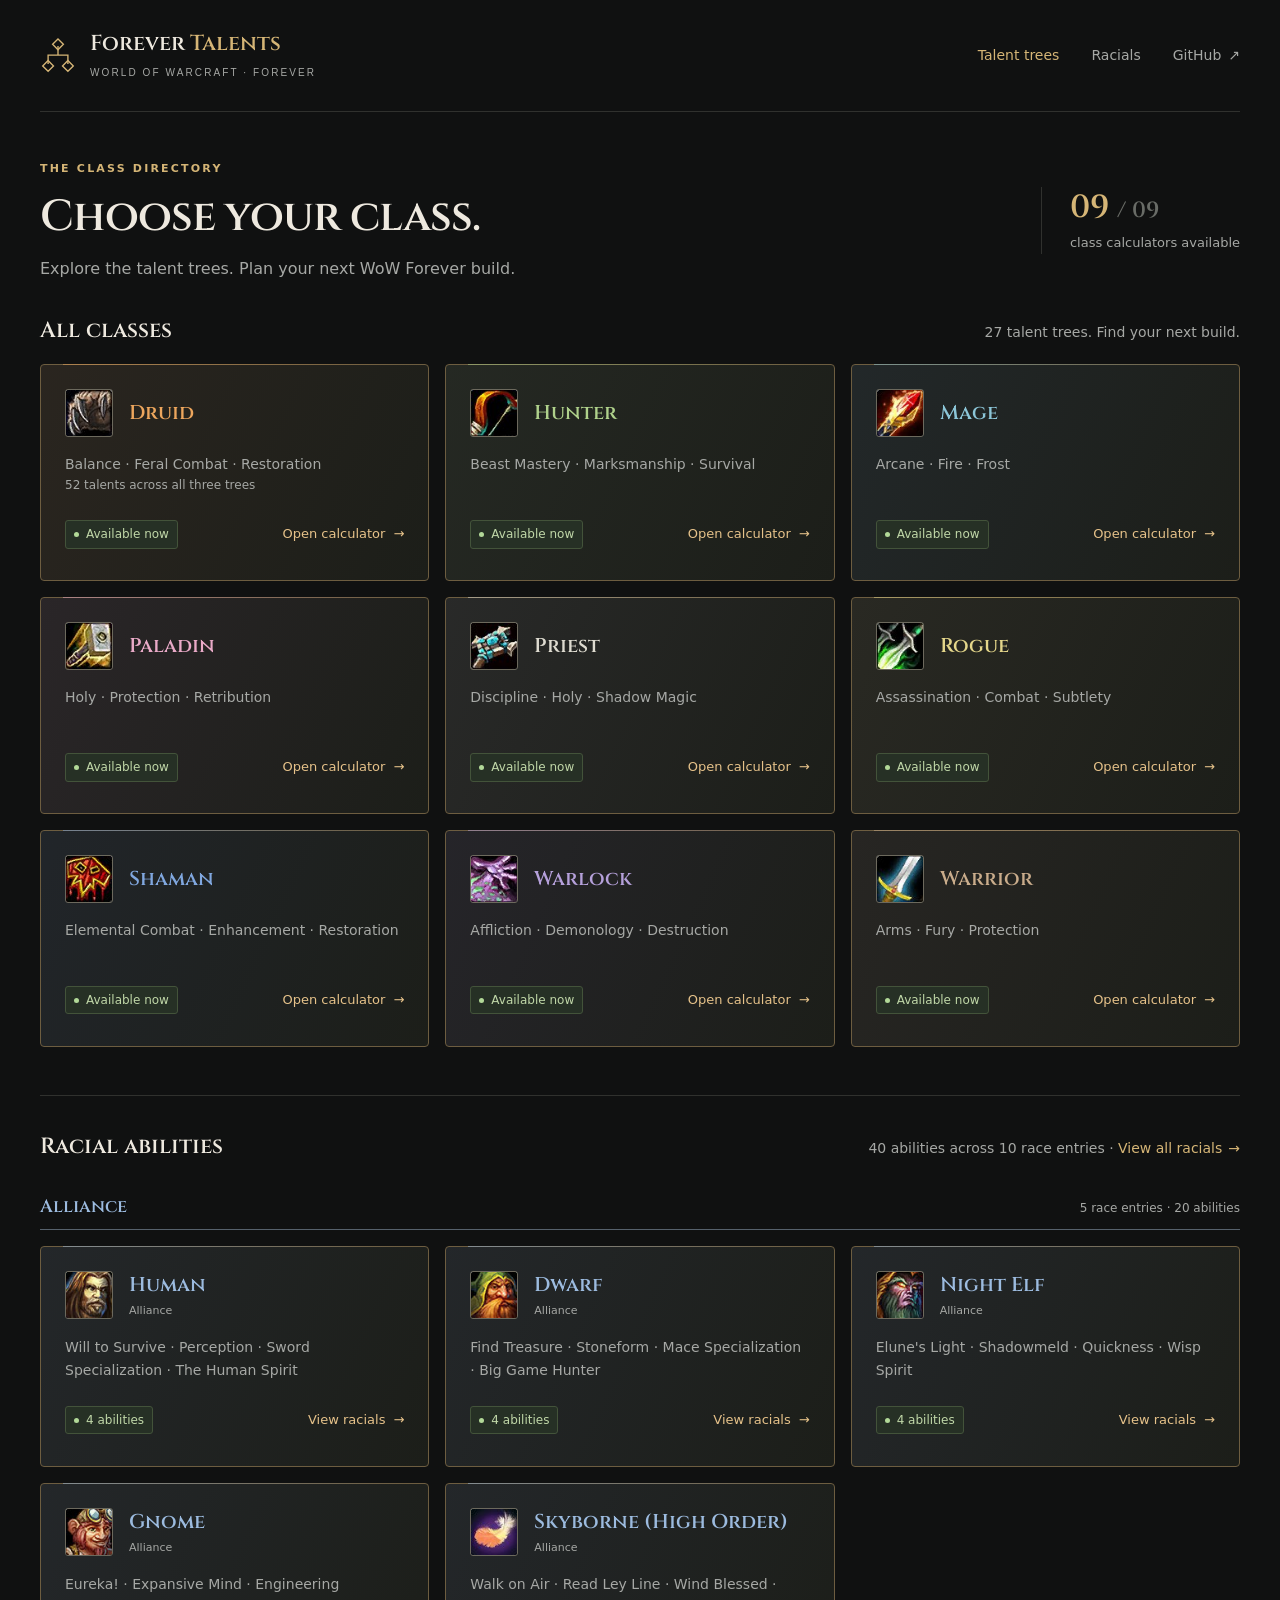
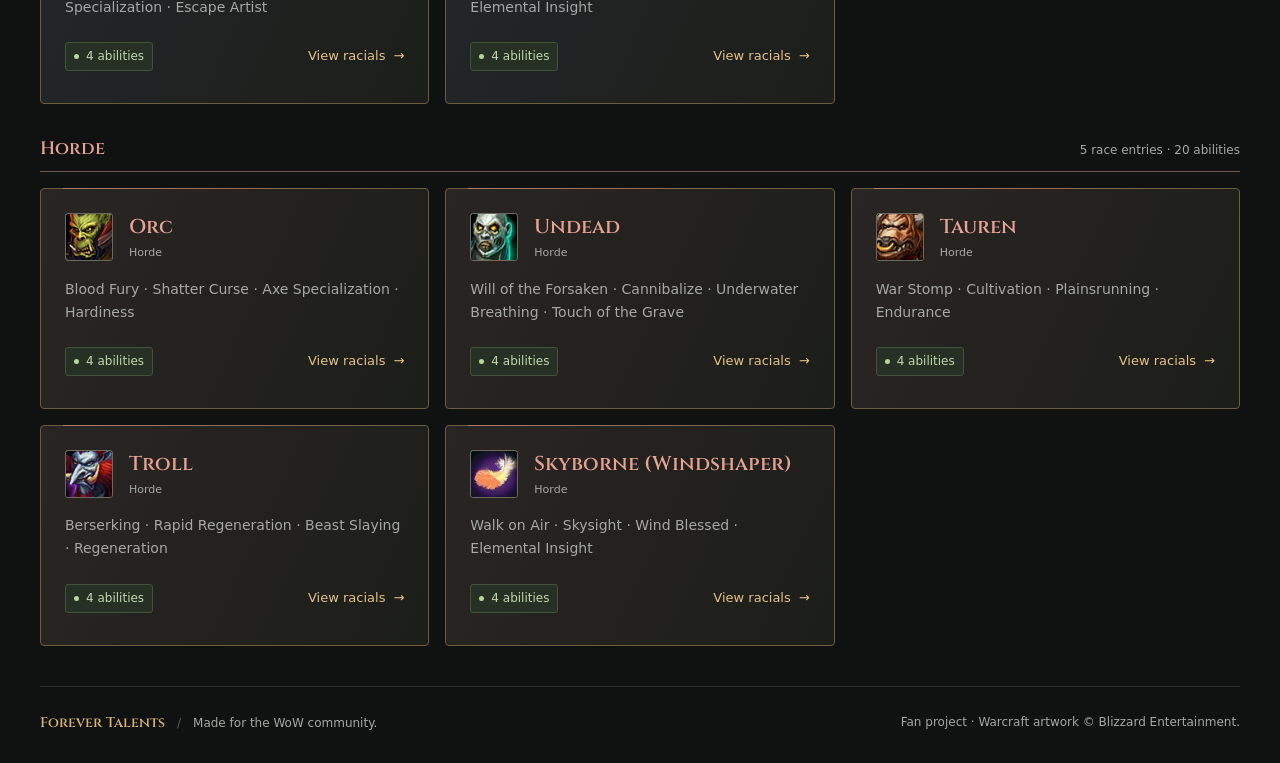
==== commit 7a2245c1: "Publish complete calculators and updated racial abilities" ====
--- a/index.html
+++ b/index.html
@@ -20,7 +20,7 @@
       </a>
       <nav aria-label="Main navigation">
         <a class="current" href="#classes" aria-current="page">Talent trees</a>
-        <a href="racials.html">Racials</a>
+        <a href="#racial-directory">Racials</a>
         <a href="https://github.com/dan-in-it/ForeverTalents">GitHub <span aria-hidden="true">↗</span></a>
       </nav>
     </header>
@@ -94,6 +94,79 @@
           </article>
         </div>
       </section>
+      <section class="racial-directory" id="racial-directory" aria-labelledby="racial-directory-title">
+        <div class="section-heading"><h2 id="racial-directory-title">Racial abilities</h2><p>40 abilities across 10 race entries · <a href="racials.html">View all racials <span aria-hidden="true">→</span></a></p></div>
+        <section class="faction-directory race-alliance" aria-labelledby="alliance-directory-title">
+          <div class="faction-directory-heading"><h3 id="alliance-directory-title">Alliance</h3><p>5 race entries · 20 abilities</p></div>
+          <div class="class-grid racial-directory-grid">
+            <article class="class-card racial-directory-card race-alliance available-class" aria-labelledby="human-title">
+              <img src="assets/racials/race_human_male.jpg" alt="" width="48" height="48" loading="lazy">
+              <div class="race-card-title"><h4 id="human-title">Human</h4><span>Alliance</span></div>
+              <p>Will to Survive · Perception · Sword Specialization · The Human Spirit</p>
+              <div class="card-footer"><span class="status live">4 abilities</span><a class="class-calculator" href="racials.html#human" aria-label="View Alliance Human racials">View racials <span aria-hidden="true">→</span></a></div>
+            </article>
+            <article class="class-card racial-directory-card race-alliance available-class" aria-labelledby="dwarf-title">
+              <img src="assets/racials/race_dwarf_male.jpg" alt="" width="48" height="48" loading="lazy">
+              <div class="race-card-title"><h4 id="dwarf-title">Dwarf</h4><span>Alliance</span></div>
+              <p>Find Treasure · Stoneform · Mace Specialization · Big Game Hunter</p>
+              <div class="card-footer"><span class="status live">4 abilities</span><a class="class-calculator" href="racials.html#dwarf" aria-label="View Alliance Dwarf racials">View racials <span aria-hidden="true">→</span></a></div>
+            </article>
+            <article class="class-card racial-directory-card race-alliance available-class" aria-labelledby="night-elf-title">
+              <img src="assets/racials/race_nightelf_male.jpg" alt="" width="48" height="48" loading="lazy">
+              <div class="race-card-title"><h4 id="night-elf-title">Night Elf</h4><span>Alliance</span></div>
+              <p>Elune&#x27;s Light · Shadowmeld · Quickness · Wisp Spirit</p>
+              <div class="card-footer"><span class="status live">4 abilities</span><a class="class-calculator" href="racials.html#night-elf" aria-label="View Alliance Night Elf racials">View racials <span aria-hidden="true">→</span></a></div>
+            </article>
+            <article class="class-card racial-directory-card race-alliance available-class" aria-labelledby="gnome-title">
+              <img src="assets/racials/race_gnome_male.jpg" alt="" width="48" height="48" loading="lazy">
+              <div class="race-card-title"><h4 id="gnome-title">Gnome</h4><span>Alliance</span></div>
+              <p>Eureka! · Expansive Mind · Engineering Specialization · Escape Artist</p>
+              <div class="card-footer"><span class="status live">4 abilities</span><a class="class-calculator" href="racials.html#gnome" aria-label="View Alliance Gnome racials">View racials <span aria-hidden="true">→</span></a></div>
+            </article>
+            <article class="class-card racial-directory-card race-alliance available-class" aria-labelledby="skyborne-alliance-title">
+              <img src="assets/racials/spell_magic_featherfall.jpg" alt="" width="48" height="48" loading="lazy">
+              <div class="race-card-title"><h4 id="skyborne-alliance-title">Skyborne (High Order)</h4><span>Alliance</span></div>
+              <p>Walk on Air · Read Ley Line · Wind Blessed · Elemental Insight</p>
+              <div class="card-footer"><span class="status live">4 abilities</span><a class="class-calculator" href="racials.html#skyborne-alliance" aria-label="View Alliance Skyborne (High Order) racials">View racials <span aria-hidden="true">→</span></a></div>
+            </article>
+          </div>
+        </section>
+        <section class="faction-directory race-horde" aria-labelledby="horde-directory-title">
+          <div class="faction-directory-heading"><h3 id="horde-directory-title">Horde</h3><p>5 race entries · 20 abilities</p></div>
+          <div class="class-grid racial-directory-grid">
+            <article class="class-card racial-directory-card race-horde available-class" aria-labelledby="orc-title">
+              <img src="assets/racials/race_orc_male.jpg" alt="" width="48" height="48" loading="lazy">
+              <div class="race-card-title"><h4 id="orc-title">Orc</h4><span>Horde</span></div>
+              <p>Blood Fury · Shatter Curse · Axe Specialization · Hardiness</p>
+              <div class="card-footer"><span class="status live">4 abilities</span><a class="class-calculator" href="racials.html#orc" aria-label="View Horde Orc racials">View racials <span aria-hidden="true">→</span></a></div>
+            </article>
+            <article class="class-card racial-directory-card race-horde available-class" aria-labelledby="undead-title">
+              <img src="assets/racials/race_scourge_male.jpg" alt="" width="48" height="48" loading="lazy">
+              <div class="race-card-title"><h4 id="undead-title">Undead</h4><span>Horde</span></div>
+              <p>Will of the Forsaken · Cannibalize · Underwater Breathing · Touch of the Grave</p>
+              <div class="card-footer"><span class="status live">4 abilities</span><a class="class-calculator" href="racials.html#undead" aria-label="View Horde Undead racials">View racials <span aria-hidden="true">→</span></a></div>
+            </article>
+            <article class="class-card racial-directory-card race-horde available-class" aria-labelledby="tauren-title">
+              <img src="assets/racials/race_tauren_male.jpg" alt="" width="48" height="48" loading="lazy">
+              <div class="race-card-title"><h4 id="tauren-title">Tauren</h4><span>Horde</span></div>
+              <p>War Stomp · Cultivation · Plainsrunning · Endurance</p>
+              <div class="card-footer"><span class="status live">4 abilities</span><a class="class-calculator" href="racials.html#tauren" aria-label="View Horde Tauren racials">View racials <span aria-hidden="true">→</span></a></div>
+            </article>
+            <article class="class-card racial-directory-card race-horde available-class" aria-labelledby="troll-title">
+              <img src="assets/racials/race_troll_male.jpg" alt="" width="48" height="48" loading="lazy">
+              <div class="race-card-title"><h4 id="troll-title">Troll</h4><span>Horde</span></div>
+              <p>Berserking · Rapid Regeneration · Beast Slaying · Regeneration</p>
+              <div class="card-footer"><span class="status live">4 abilities</span><a class="class-calculator" href="racials.html#troll" aria-label="View Horde Troll racials">View racials <span aria-hidden="true">→</span></a></div>
+            </article>
+            <article class="class-card racial-directory-card race-horde available-class" aria-labelledby="skyborne-horde-title">
+              <img src="assets/racials/spell_magic_featherfall.jpg" alt="" width="48" height="48" loading="lazy">
+              <div class="race-card-title"><h4 id="skyborne-horde-title">Skyborne (Windshaper)</h4><span>Horde</span></div>
+              <p>Walk on Air · Skysight · Wind Blessed · Elemental Insight</p>
+              <div class="card-footer"><span class="status live">4 abilities</span><a class="class-calculator" href="racials.html#skyborne-horde" aria-label="View Horde Skyborne (Windshaper) racials">View racials <span aria-hidden="true">→</span></a></div>
+            </article>
+          </div>
+        </section>
+      </section>
     </main>
 
     <footer class="site-footer">
--- a/styles.css
+++ b/styles.css
@@ -77,6 +77,20 @@
 .shaman { --class-color: #80a7df; }
 .warlock { --class-color: #b5a0da; }
 .warrior { --class-color: #c9ac8b; }
+.racial-directory { margin-top: 48px; padding-top: 30px; border-top: 1px solid var(--line); scroll-margin-top: 24px; }
+.racial-directory .section-heading a { display: inline-flex; align-items: center; gap: 6px; min-height: 44px; color: var(--gold); }
+.racial-directory .section-heading a:hover { text-decoration: underline; text-underline-offset: 4px; }
+.race-alliance { --class-color: #9cbbdf; }
+.race-horde { --class-color: #e6a293; }
+.faction-directory { margin-top: 24px; }
+.faction-directory + .faction-directory { margin-top: 32px; }
+.faction-directory-heading { display: flex; align-items: baseline; justify-content: space-between; gap: 16px; margin-bottom: 16px; padding-bottom: 10px; border-bottom: 1px solid color-mix(in srgb, var(--class-color) 35%, var(--line)); }
+.faction-directory-heading h3 { margin: 0; color: var(--class-color); font: 500 1.125rem/1.4 Cinzel, Georgia, serif; }
+.faction-directory-heading p { margin: 0; color: var(--muted); font-size: .75rem; }
+.race-card-title { align-self: center; }
+.racial-directory-card { grid-template-rows: minmax(48px, auto) 1fr 44px; }
+.race-card-title h4 { margin: 0; color: var(--class-color); font: 500 1.25rem/1.4 Cinzel, Georgia, serif; }
+.race-card-title > span { display: block; margin-top: 3px; font-size: .6875rem; color: var(--muted); }
 .site-footer { display: flex; justify-content: space-between; gap: 24px; margin-top: 40px; padding: 26px 0 30px; border-top: 1px solid var(--line); color: var(--muted); font-size: .75rem; }
 .site-footer p { margin: 0; }
 .site-footer > p:last-child { text-align: right; }
@@ -96,12 +110,11 @@
 
 @media (max-width: 640px) {
   .page { width: calc(100% - 36px); }
-  .site-header { min-height: 88px; gap: 12px; }
+  .site-header { min-height: 88px; gap: 12px; flex-wrap: wrap; padding-block: 18px; }
   .brand { font-size: 1rem; gap: 10px; }
   .brand-mark { width: 28px; }
   .brand small { font-size: .5rem; letter-spacing: .14em; }
-  nav { gap: 14px; font-size: .8125rem; }
-  nav .current { display: none; }
+  nav { gap: 22px; font-size: .8125rem; width: 100%; }
   .intro { padding: 32px 0 26px; display: block; }
   .intro-copy { max-width: 320px; }
   .collection-status { margin-top: 20px; padding: 0; border: 0; display: flex; align-items: baseline; gap: 10px; }
@@ -116,14 +129,16 @@
   .class-card h3 { font-size: 1.125rem; }
   .class-card > p { font-size: .8125rem; }
   .soon { font-size: .75rem; padding: 5px 8px; }
+  .racial-directory { margin-top: 32px; padding-top: 24px; }
+  .faction-directory-heading { display: block; }
+  .faction-directory-heading p { margin-top: 5px; }
+  .race-card-title h4 { font-size: 1.125rem; }
   .site-footer { display: block; }
   .site-footer > p:last-child { text-align: left; margin-top: 14px; }
   .footer-divider { padding: 0 6px; }
 }
 
 @media (max-width: 359px) {
-  .site-header { flex-wrap: wrap; padding-block: 16px; }
-  .site-header nav { width: 100%; }
   .brand small { letter-spacing: .05em; }
   .class-calculator { font-size: .75rem; gap: 4px; }
 }
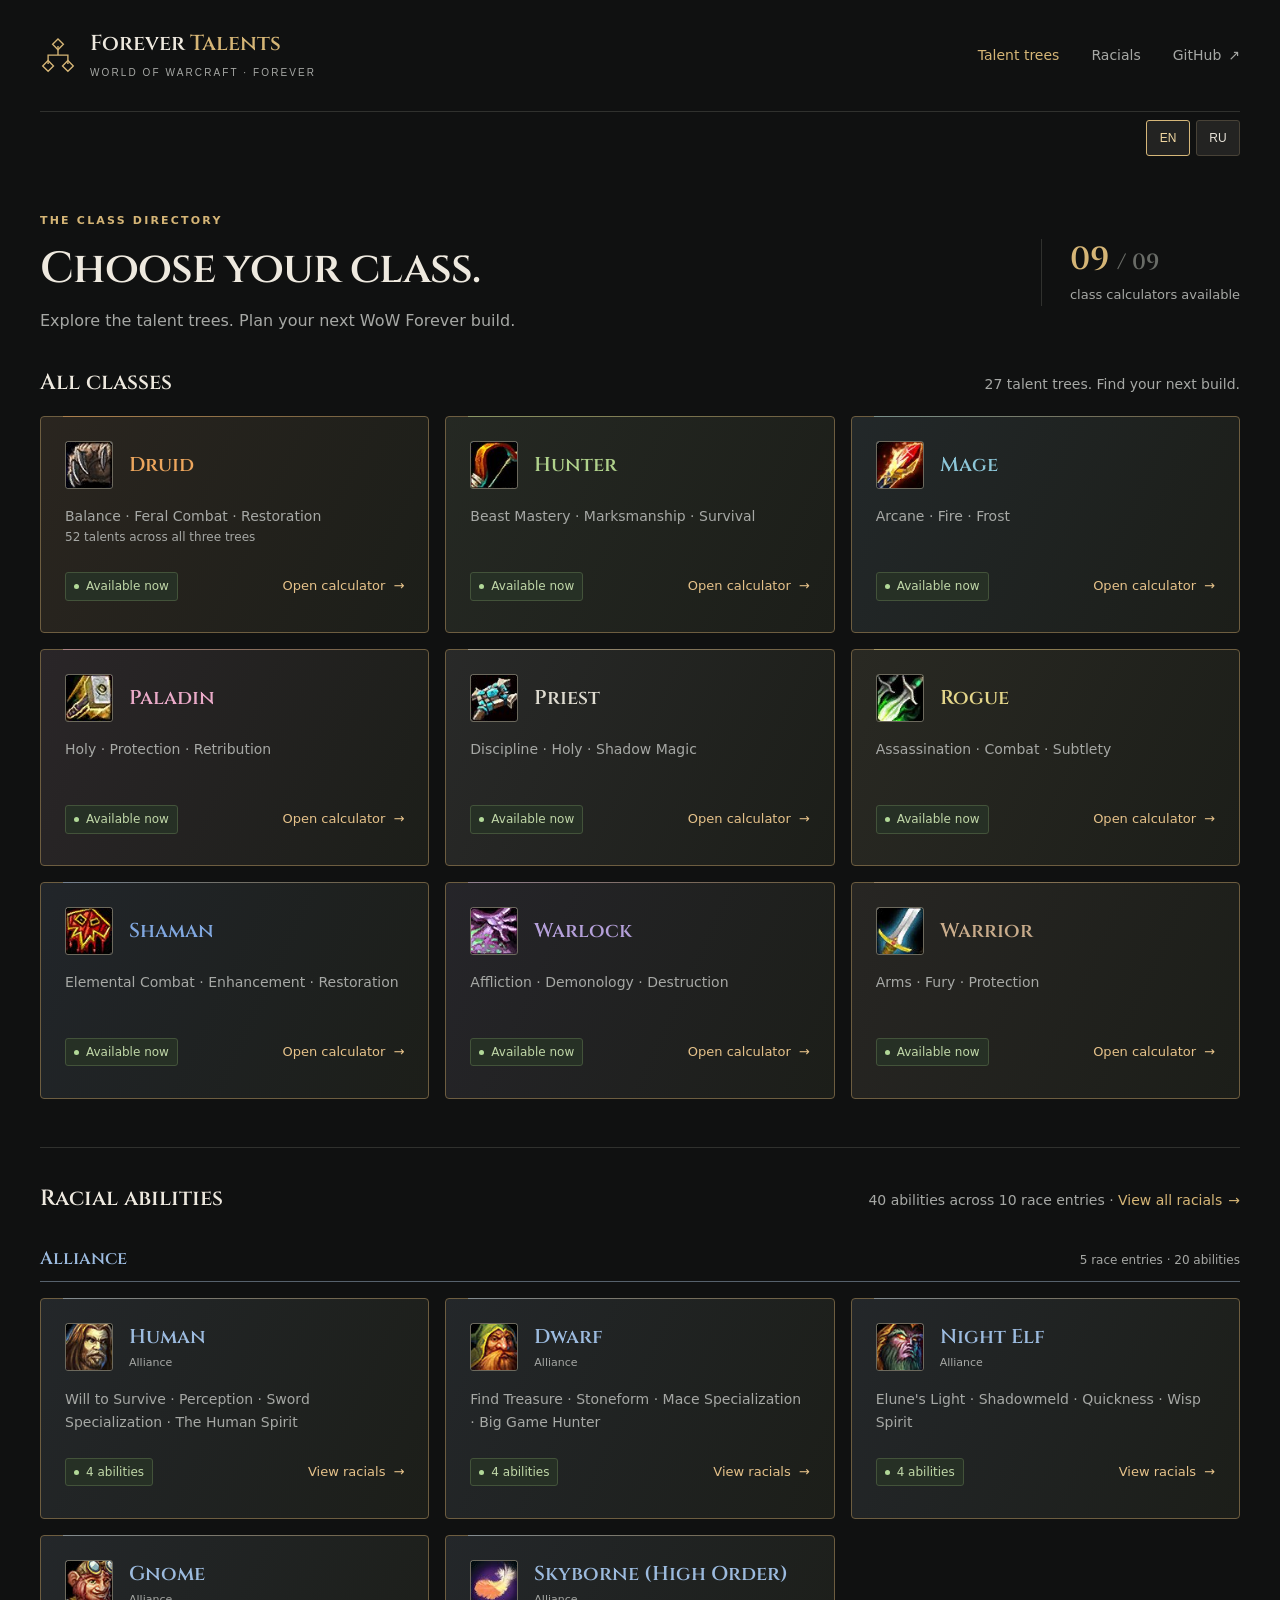
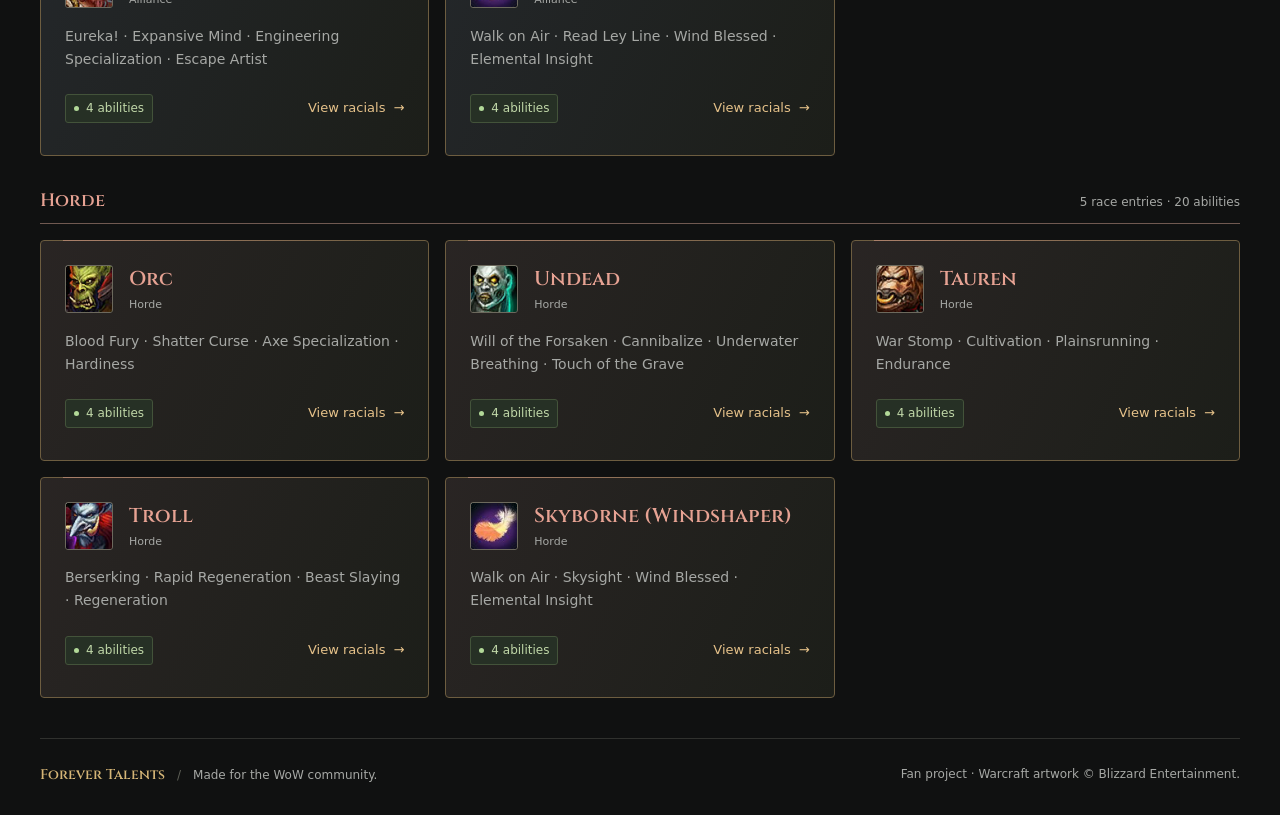
==== commit c86dd634: "Add Russian localization with preserved build compatibility" ====
--- a/index.html
+++ b/index.html
@@ -9,6 +9,7 @@
   <title>Forever Talents · WoW Forever talent trees</title>
   <link rel="icon" href="assets/talent-tree.svg" type="image/svg+xml">
   <link rel="stylesheet" href="styles.css">
+  <link rel="stylesheet" href="i18n.css">
 </head>
 <body>
   <a class="skip-link" href="#classes">Skip to talent trees</a>
@@ -174,5 +175,8 @@
       <p>Fan project · Warcraft artwork © Blizzard Entertainment.</p>
     </footer>
   </div>
+<script src="i18n.js"></script>
+<script src="locales/ru.js"></script>
+<script>I18n.start();</script>
 </body>
 </html>
--- a/i18n.css
+++ b/i18n.css
@@ -0,0 +1,8 @@
+/* The language control follows the existing gold/dark palette. */
+[data-language-switch]{display:flex;flex-wrap:wrap;justify-content:flex-end;align-items:center;gap:6px;padding:8px 0;color:inherit;font:12px/1.5 'Segoe UI',Arial,sans-serif}
+[data-language-switch] button{min-width:44px;min-height:36px;padding:5px 10px;border:1px solid #484237;border-radius:3px;background:#232322;color:#e7e2d8;font:inherit;cursor:pointer}
+[data-language-switch] button[aria-pressed=true]{color:#f1d7a0;border-color:#d6b779}
+[data-language-switch] button:focus-visible{outline:2px solid #f1d7a0;outline-offset:3px}
+[data-language-status]:empty{display:none}
+[data-language-status]{flex-basis:100%;text-align:right}
+@media(pointer:coarse){[data-language-switch] button{min-height:44px}}
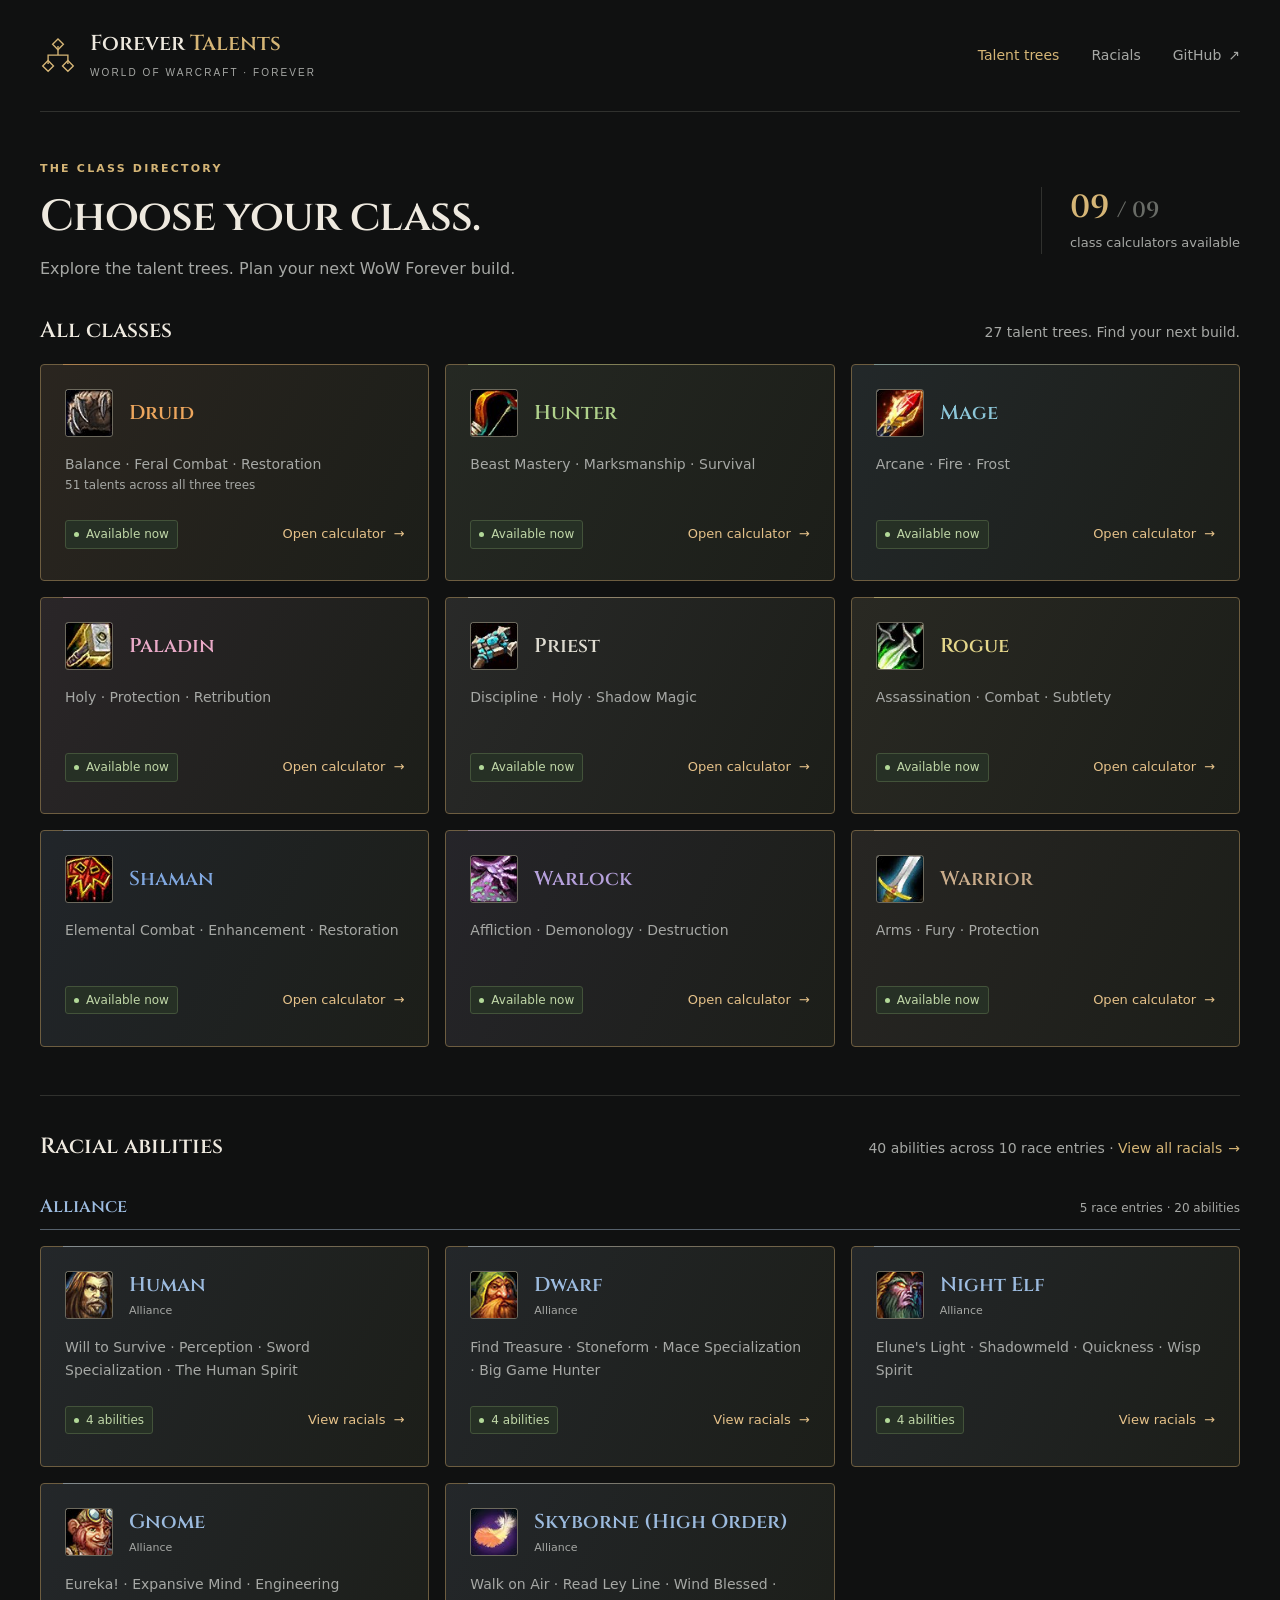
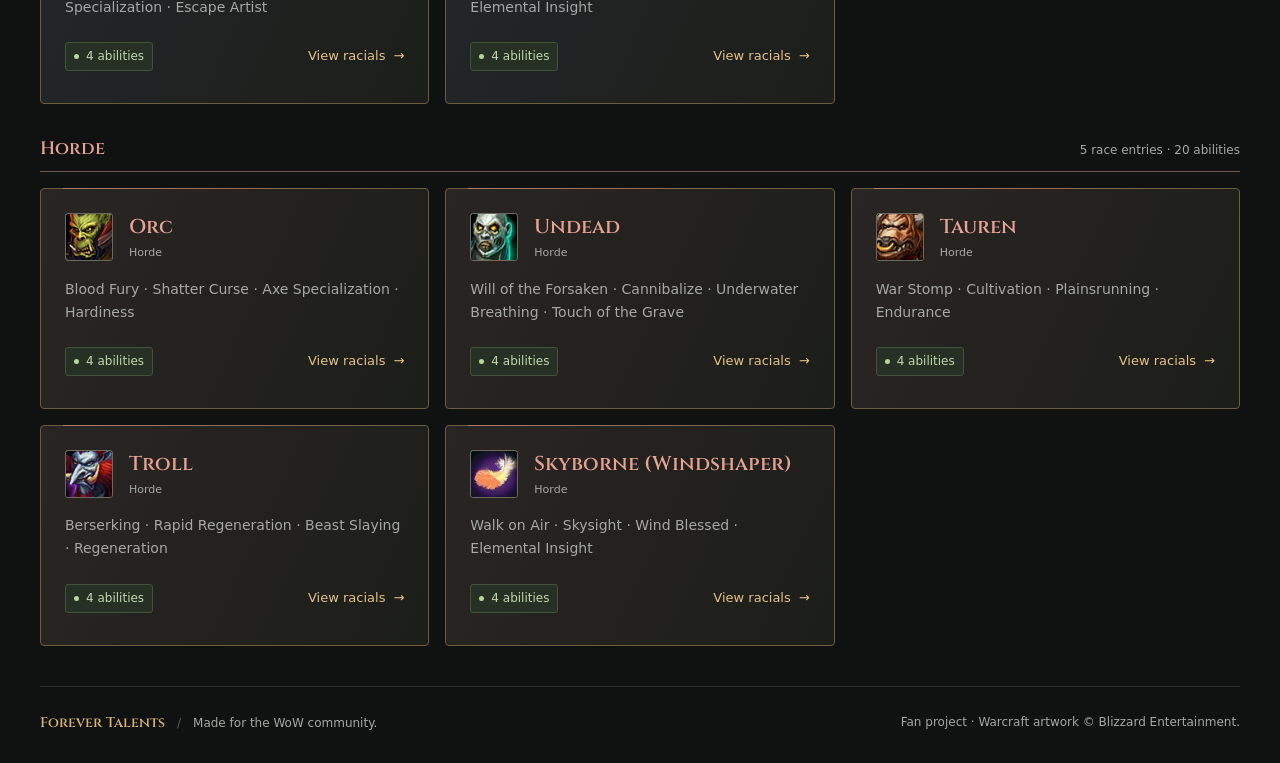
==== commit 6b0869f5: "Update Forever talents from current beta data and simplify rank controls" ====
--- a/index.html
+++ b/index.html
@@ -5,11 +5,10 @@
   <meta name="viewport" content="width=device-width, initial-scale=1">
   <meta name="color-scheme" content="dark">
   <meta name="theme-color" content="#101111">
-  <meta name="description" content="Plan your WoW Forever build with all nine class calculators, 27 talent trees, and 470 talents. Save, share, and use offline.">
+  <meta name="description" content="Plan your WoW Forever build with all nine class calculators, 27 talent trees, and 466 talents. Save, share, and use offline.">
   <title>Forever Talents · WoW Forever talent trees</title>
   <link rel="icon" href="assets/talent-tree.svg" type="image/svg+xml">
   <link rel="stylesheet" href="styles.css">
-  <link rel="stylesheet" href="i18n.css">
 </head>
 <body>
   <a class="skip-link" href="#classes">Skip to talent trees</a>
@@ -42,7 +41,7 @@
           <article class="class-card druid available-class" aria-labelledby="druid-title">
             <img src="assets/classicon_druid.jpg" alt="" width="48" height="48">
             <h3 id="druid-title">Druid</h3>
-            <p>Balance · Feral Combat · Restoration<span class="coverage-note">52 talents across all three trees</span></p>
+            <p>Balance · Feral Combat · Restoration<span class="coverage-note">51 talents across all three trees</span></p>
             <div class="card-footer"><span class="status live">Available now</span><a class="class-calculator" href="talents/druid.html" aria-label="Open Druid calculator">Open calculator <span aria-hidden="true">→</span></a></div>
           </article>
           <article class="class-card hunter available-class" aria-labelledby="hunter-title">
@@ -175,8 +174,5 @@
       <p>Fan project · Warcraft artwork © Blizzard Entertainment.</p>
     </footer>
   </div>
-<script src="i18n.js"></script>
-<script src="locales/ru.js"></script>
-<script>I18n.start();</script>
 </body>
 </html>
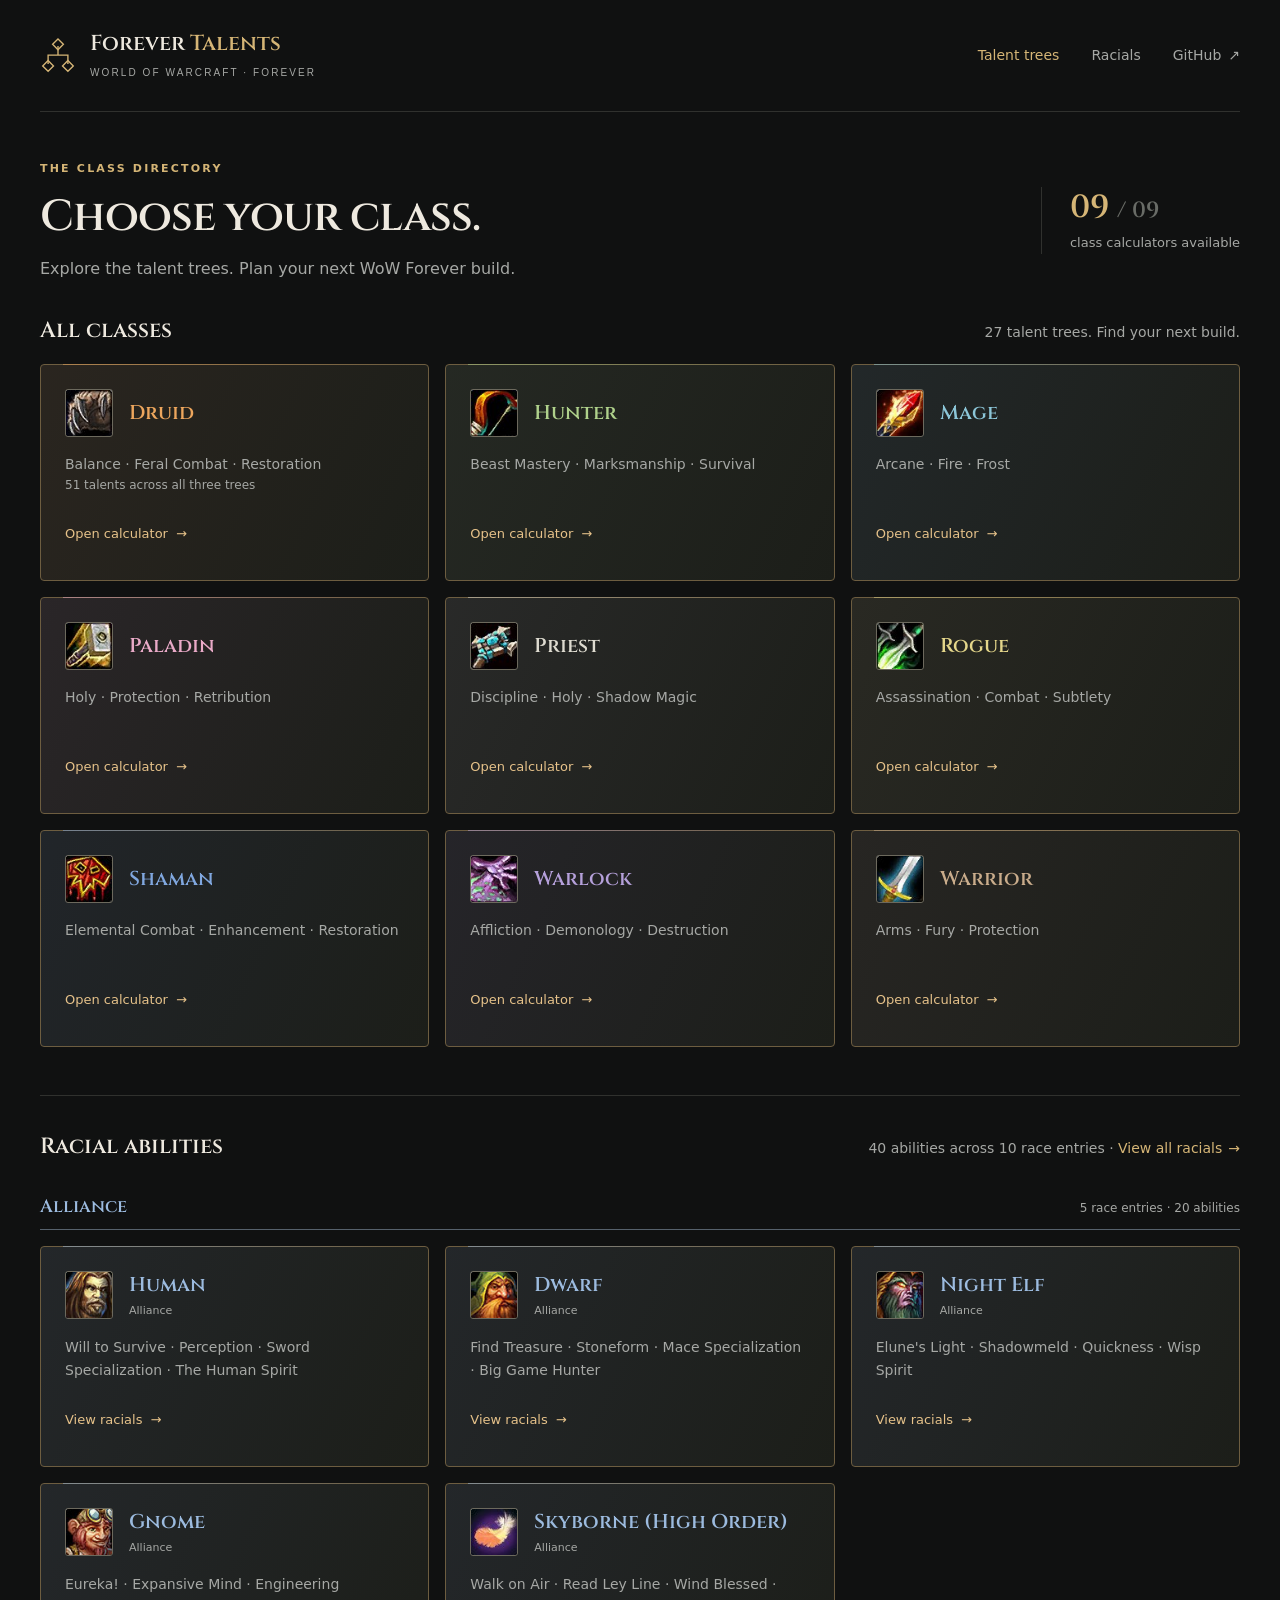
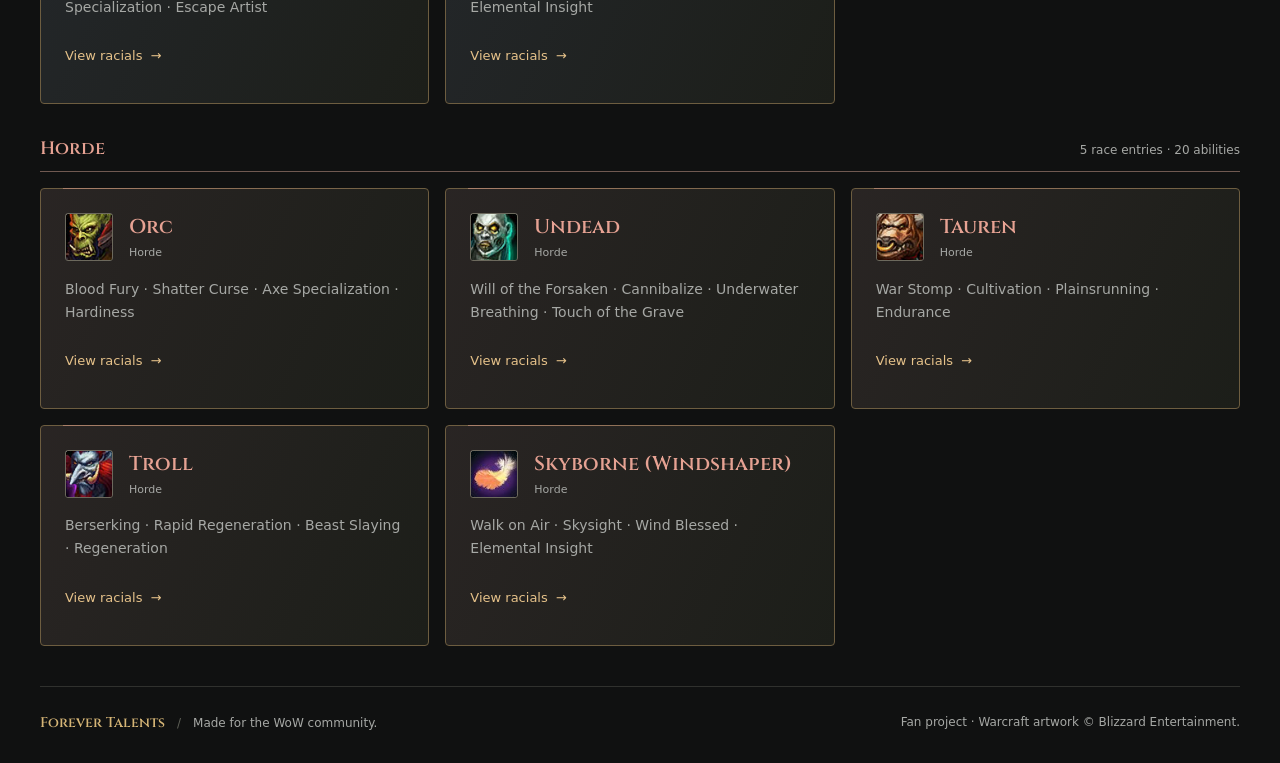
==== commit acf40fd3: "Remove availability and ability-count labels from homepage cards" ====
--- a/index.html
+++ b/index.html
@@ -42,55 +42,55 @@
             <img src="assets/classicon_druid.jpg" alt="" width="48" height="48">
             <h3 id="druid-title">Druid</h3>
             <p>Balance · Feral Combat · Restoration<span class="coverage-note">51 talents across all three trees</span></p>
-            <div class="card-footer"><span class="status live">Available now</span><a class="class-calculator" href="talents/druid.html" aria-label="Open Druid calculator">Open calculator <span aria-hidden="true">→</span></a></div>
+            <div class="card-footer"><a class="class-calculator" href="talents/druid.html" aria-label="Open Druid calculator">Open calculator <span aria-hidden="true">→</span></a></div>
           </article>
           <article class="class-card hunter available-class" aria-labelledby="hunter-title">
             <img src="assets/classicon_hunter.jpg" alt="" width="48" height="48">
             <h3 id="hunter-title">Hunter</h3>
             <p>Beast Mastery · Marksmanship · Survival</p>
-            <div class="card-footer"><span class="status live">Available now</span><a class="class-calculator" href="talents/hunter.html" aria-label="Open Hunter calculator">Open calculator <span aria-hidden="true">→</span></a></div>
+            <div class="card-footer"><a class="class-calculator" href="talents/hunter.html" aria-label="Open Hunter calculator">Open calculator <span aria-hidden="true">→</span></a></div>
           </article>
           <article class="class-card mage available-class" aria-labelledby="mage-title">
             <img src="assets/classicon_mage.jpg" alt="" width="48" height="48">
             <h3 id="mage-title">Mage</h3>
             <p>Arcane · Fire · Frost</p>
-            <div class="card-footer"><span class="status live">Available now</span><a class="class-calculator" href="talents/mage.html" aria-label="Open Mage calculator">Open calculator <span aria-hidden="true">→</span></a></div>
+            <div class="card-footer"><a class="class-calculator" href="talents/mage.html" aria-label="Open Mage calculator">Open calculator <span aria-hidden="true">→</span></a></div>
           </article>
           <article class="class-card paladin available-class" aria-labelledby="paladin-title">
             <img src="assets/classicon_paladin.jpg" alt="" width="48" height="48">
             <h3 id="paladin-title">Paladin</h3>
             <p>Holy · Protection · Retribution</p>
-            <div class="card-footer"><span class="status live">Available now</span><a class="class-calculator" href="talents/paladin.html" aria-label="Open Paladin calculator">Open calculator <span aria-hidden="true">→</span></a></div>
+            <div class="card-footer"><a class="class-calculator" href="talents/paladin.html" aria-label="Open Paladin calculator">Open calculator <span aria-hidden="true">→</span></a></div>
           </article>
           <article class="class-card priest available-class" aria-labelledby="priest-title">
             <img src="assets/classicon_priest.jpg" alt="" width="48" height="48">
             <h3 id="priest-title">Priest</h3>
             <p>Discipline · Holy · Shadow Magic</p>
-            <div class="card-footer"><span class="status live">Available now</span><a class="class-calculator" href="talents/priest.html" aria-label="Open Priest calculator">Open calculator <span aria-hidden="true">→</span></a></div>
+            <div class="card-footer"><a class="class-calculator" href="talents/priest.html" aria-label="Open Priest calculator">Open calculator <span aria-hidden="true">→</span></a></div>
           </article>
           <article class="class-card rogue available-class" aria-labelledby="rogue-title">
             <img src="assets/classicon_rogue.jpg" alt="" width="48" height="48">
             <h3 id="rogue-title">Rogue</h3>
             <p>Assassination · Combat · Subtlety</p>
-            <div class="card-footer"><span class="status live">Available now</span><a class="class-calculator" href="talents/rogue.html" aria-label="Open Rogue calculator">Open calculator <span aria-hidden="true">→</span></a></div>
+            <div class="card-footer"><a class="class-calculator" href="talents/rogue.html" aria-label="Open Rogue calculator">Open calculator <span aria-hidden="true">→</span></a></div>
           </article>
           <article class="class-card shaman available-class" aria-labelledby="shaman-title">
             <img src="assets/classicon_shaman.jpg" alt="" width="48" height="48">
             <h3 id="shaman-title">Shaman</h3>
             <p>Elemental Combat · Enhancement · Restoration</p>
-            <div class="card-footer"><span class="status live">Available now</span><a class="class-calculator" href="talents/shaman.html" aria-label="Open Shaman calculator">Open calculator <span aria-hidden="true">→</span></a></div>
+            <div class="card-footer"><a class="class-calculator" href="talents/shaman.html" aria-label="Open Shaman calculator">Open calculator <span aria-hidden="true">→</span></a></div>
           </article>
           <article class="class-card warlock available-class" aria-labelledby="warlock-title">
             <img src="assets/classicon_warlock.jpg" alt="" width="48" height="48">
             <h3 id="warlock-title">Warlock</h3>
             <p>Affliction · Demonology · Destruction</p>
-            <div class="card-footer"><span class="status live">Available now</span><a class="class-calculator" href="talents/warlock.html" aria-label="Open Warlock calculator">Open calculator <span aria-hidden="true">→</span></a></div>
+            <div class="card-footer"><a class="class-calculator" href="talents/warlock.html" aria-label="Open Warlock calculator">Open calculator <span aria-hidden="true">→</span></a></div>
           </article>
           <article class="class-card warrior available-class" aria-labelledby="warrior-title">
             <img src="assets/classicon_warrior.jpg" alt="" width="48" height="48">
             <h3 id="warrior-title">Warrior</h3>
             <p>Arms · Fury · Protection</p>
-            <div class="card-footer"><span class="status live">Available now</span><a class="class-calculator" href="talents/warrior.html" aria-label="Open Warrior calculator">Open calculator <span aria-hidden="true">→</span></a></div>
+            <div class="card-footer"><a class="class-calculator" href="talents/warrior.html" aria-label="Open Warrior calculator">Open calculator <span aria-hidden="true">→</span></a></div>
           </article>
         </div>
       </section>
@@ -103,31 +103,31 @@
               <img src="assets/racials/race_human_male.jpg" alt="" width="48" height="48" loading="lazy">
               <div class="race-card-title"><h4 id="human-title">Human</h4><span>Alliance</span></div>
               <p>Will to Survive · Perception · Sword Specialization · The Human Spirit</p>
-              <div class="card-footer"><span class="status live">4 abilities</span><a class="class-calculator" href="racials.html#human" aria-label="View Alliance Human racials">View racials <span aria-hidden="true">→</span></a></div>
+              <div class="card-footer"><a class="class-calculator" href="racials.html#human" aria-label="View Alliance Human racials">View racials <span aria-hidden="true">→</span></a></div>
             </article>
             <article class="class-card racial-directory-card race-alliance available-class" aria-labelledby="dwarf-title">
               <img src="assets/racials/race_dwarf_male.jpg" alt="" width="48" height="48" loading="lazy">
               <div class="race-card-title"><h4 id="dwarf-title">Dwarf</h4><span>Alliance</span></div>
               <p>Find Treasure · Stoneform · Mace Specialization · Big Game Hunter</p>
-              <div class="card-footer"><span class="status live">4 abilities</span><a class="class-calculator" href="racials.html#dwarf" aria-label="View Alliance Dwarf racials">View racials <span aria-hidden="true">→</span></a></div>
+              <div class="card-footer"><a class="class-calculator" href="racials.html#dwarf" aria-label="View Alliance Dwarf racials">View racials <span aria-hidden="true">→</span></a></div>
             </article>
             <article class="class-card racial-directory-card race-alliance available-class" aria-labelledby="night-elf-title">
               <img src="assets/racials/race_nightelf_male.jpg" alt="" width="48" height="48" loading="lazy">
               <div class="race-card-title"><h4 id="night-elf-title">Night Elf</h4><span>Alliance</span></div>
               <p>Elune&#x27;s Light · Shadowmeld · Quickness · Wisp Spirit</p>
-              <div class="card-footer"><span class="status live">4 abilities</span><a class="class-calculator" href="racials.html#night-elf" aria-label="View Alliance Night Elf racials">View racials <span aria-hidden="true">→</span></a></div>
+              <div class="card-footer"><a class="class-calculator" href="racials.html#night-elf" aria-label="View Alliance Night Elf racials">View racials <span aria-hidden="true">→</span></a></div>
             </article>
             <article class="class-card racial-directory-card race-alliance available-class" aria-labelledby="gnome-title">
               <img src="assets/racials/race_gnome_male.jpg" alt="" width="48" height="48" loading="lazy">
               <div class="race-card-title"><h4 id="gnome-title">Gnome</h4><span>Alliance</span></div>
               <p>Eureka! · Expansive Mind · Engineering Specialization · Escape Artist</p>
-              <div class="card-footer"><span class="status live">4 abilities</span><a class="class-calculator" href="racials.html#gnome" aria-label="View Alliance Gnome racials">View racials <span aria-hidden="true">→</span></a></div>
+              <div class="card-footer"><a class="class-calculator" href="racials.html#gnome" aria-label="View Alliance Gnome racials">View racials <span aria-hidden="true">→</span></a></div>
             </article>
             <article class="class-card racial-directory-card race-alliance available-class" aria-labelledby="skyborne-alliance-title">
               <img src="assets/racials/spell_magic_featherfall.jpg" alt="" width="48" height="48" loading="lazy">
               <div class="race-card-title"><h4 id="skyborne-alliance-title">Skyborne (High Order)</h4><span>Alliance</span></div>
               <p>Walk on Air · Read Ley Line · Wind Blessed · Elemental Insight</p>
-              <div class="card-footer"><span class="status live">4 abilities</span><a class="class-calculator" href="racials.html#skyborne-alliance" aria-label="View Alliance Skyborne (High Order) racials">View racials <span aria-hidden="true">→</span></a></div>
+              <div class="card-footer"><a class="class-calculator" href="racials.html#skyborne-alliance" aria-label="View Alliance Skyborne (High Order) racials">View racials <span aria-hidden="true">→</span></a></div>
             </article>
           </div>
         </section>
@@ -138,31 +138,31 @@
               <img src="assets/racials/race_orc_male.jpg" alt="" width="48" height="48" loading="lazy">
               <div class="race-card-title"><h4 id="orc-title">Orc</h4><span>Horde</span></div>
               <p>Blood Fury · Shatter Curse · Axe Specialization · Hardiness</p>
-              <div class="card-footer"><span class="status live">4 abilities</span><a class="class-calculator" href="racials.html#orc" aria-label="View Horde Orc racials">View racials <span aria-hidden="true">→</span></a></div>
+              <div class="card-footer"><a class="class-calculator" href="racials.html#orc" aria-label="View Horde Orc racials">View racials <span aria-hidden="true">→</span></a></div>
             </article>
             <article class="class-card racial-directory-card race-horde available-class" aria-labelledby="undead-title">
               <img src="assets/racials/race_scourge_male.jpg" alt="" width="48" height="48" loading="lazy">
               <div class="race-card-title"><h4 id="undead-title">Undead</h4><span>Horde</span></div>
               <p>Will of the Forsaken · Cannibalize · Underwater Breathing · Touch of the Grave</p>
-              <div class="card-footer"><span class="status live">4 abilities</span><a class="class-calculator" href="racials.html#undead" aria-label="View Horde Undead racials">View racials <span aria-hidden="true">→</span></a></div>
+              <div class="card-footer"><a class="class-calculator" href="racials.html#undead" aria-label="View Horde Undead racials">View racials <span aria-hidden="true">→</span></a></div>
             </article>
             <article class="class-card racial-directory-card race-horde available-class" aria-labelledby="tauren-title">
               <img src="assets/racials/race_tauren_male.jpg" alt="" width="48" height="48" loading="lazy">
               <div class="race-card-title"><h4 id="tauren-title">Tauren</h4><span>Horde</span></div>
               <p>War Stomp · Cultivation · Plainsrunning · Endurance</p>
-              <div class="card-footer"><span class="status live">4 abilities</span><a class="class-calculator" href="racials.html#tauren" aria-label="View Horde Tauren racials">View racials <span aria-hidden="true">→</span></a></div>
+              <div class="card-footer"><a class="class-calculator" href="racials.html#tauren" aria-label="View Horde Tauren racials">View racials <span aria-hidden="true">→</span></a></div>
             </article>
             <article class="class-card racial-directory-card race-horde available-class" aria-labelledby="troll-title">
               <img src="assets/racials/race_troll_male.jpg" alt="" width="48" height="48" loading="lazy">
               <div class="race-card-title"><h4 id="troll-title">Troll</h4><span>Horde</span></div>
               <p>Berserking · Rapid Regeneration · Beast Slaying · Regeneration</p>
-              <div class="card-footer"><span class="status live">4 abilities</span><a class="class-calculator" href="racials.html#troll" aria-label="View Horde Troll racials">View racials <span aria-hidden="true">→</span></a></div>
+              <div class="card-footer"><a class="class-calculator" href="racials.html#troll" aria-label="View Horde Troll racials">View racials <span aria-hidden="true">→</span></a></div>
             </article>
             <article class="class-card racial-directory-card race-horde available-class" aria-labelledby="skyborne-horde-title">
               <img src="assets/racials/spell_magic_featherfall.jpg" alt="" width="48" height="48" loading="lazy">
               <div class="race-card-title"><h4 id="skyborne-horde-title">Skyborne (Windshaper)</h4><span>Horde</span></div>
               <p>Walk on Air · Skysight · Wind Blessed · Elemental Insight</p>
-              <div class="card-footer"><span class="status live">4 abilities</span><a class="class-calculator" href="racials.html#skyborne-horde" aria-label="View Horde Skyborne (Windshaper) racials">View racials <span aria-hidden="true">→</span></a></div>
+              <div class="card-footer"><a class="class-calculator" href="racials.html#skyborne-horde" aria-label="View Horde Skyborne (Windshaper) racials">View racials <span aria-hidden="true">→</span></a></div>
             </article>
           </div>
         </section>
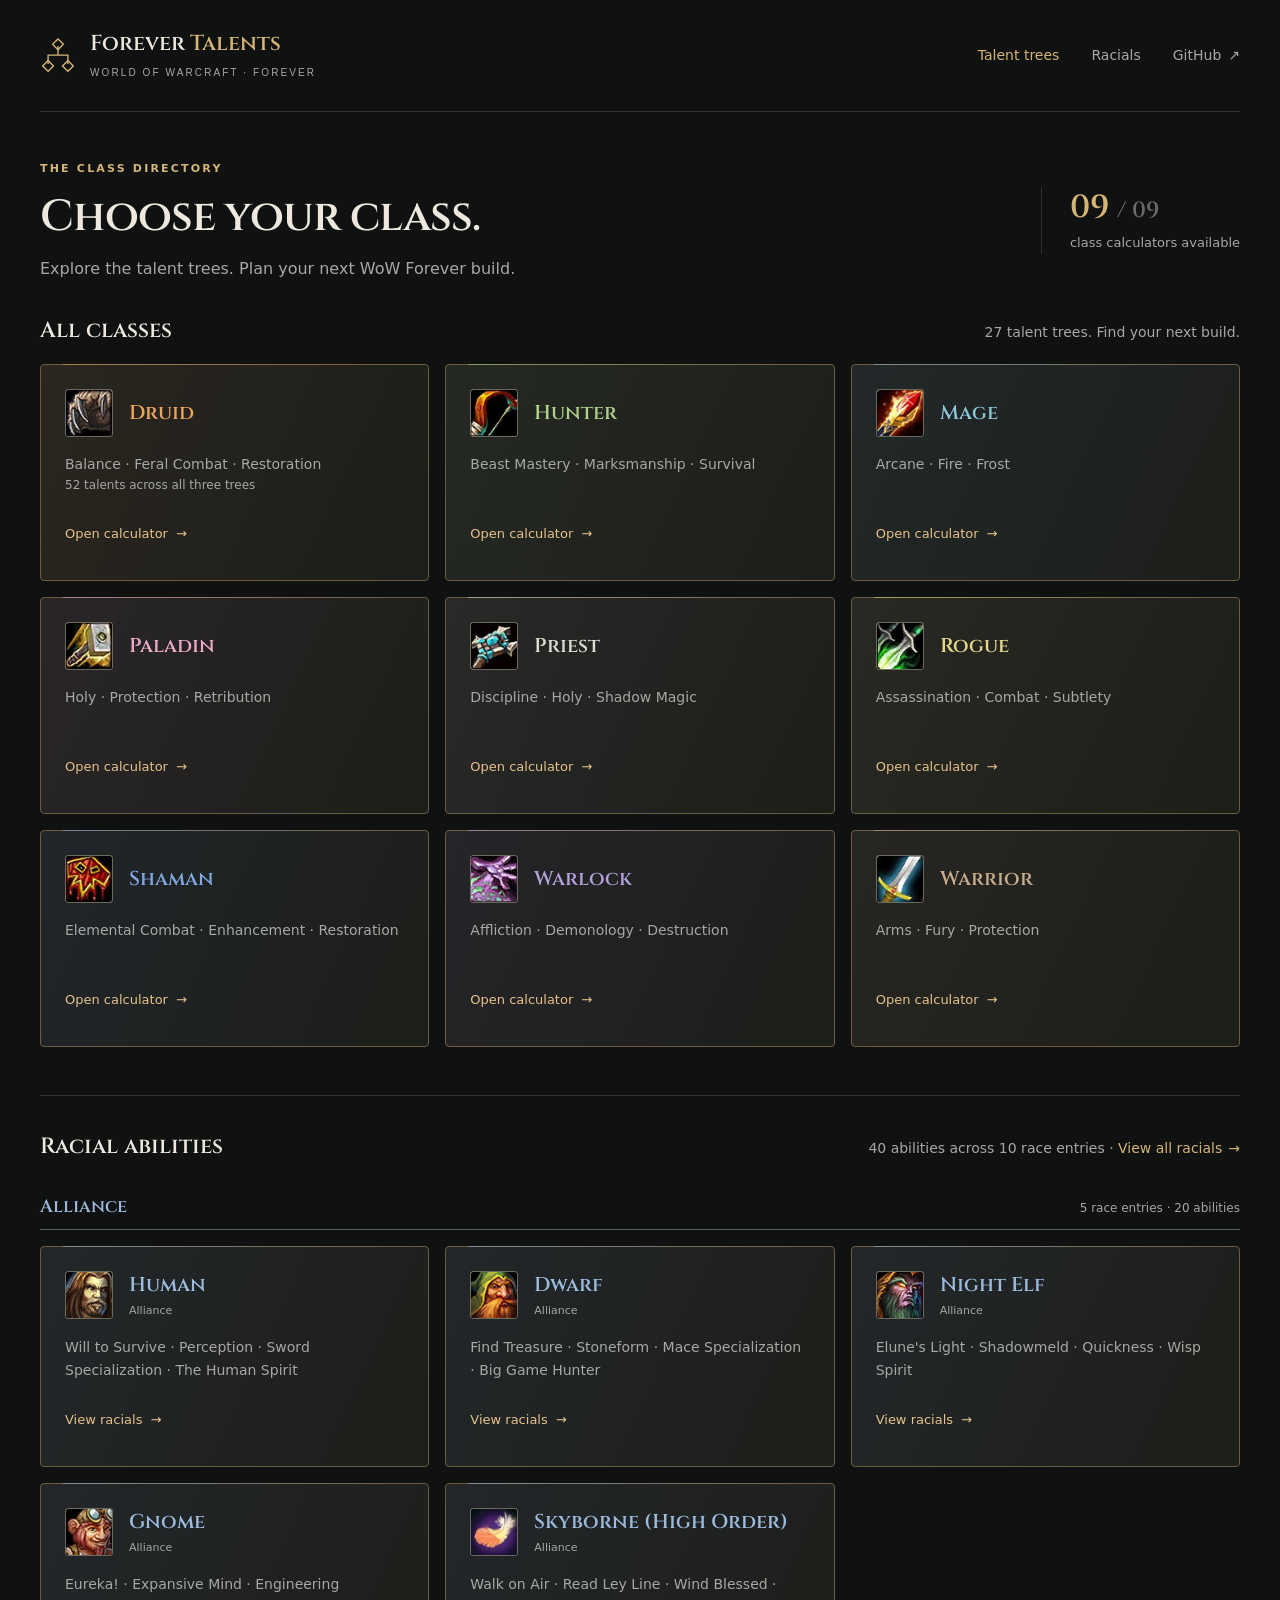
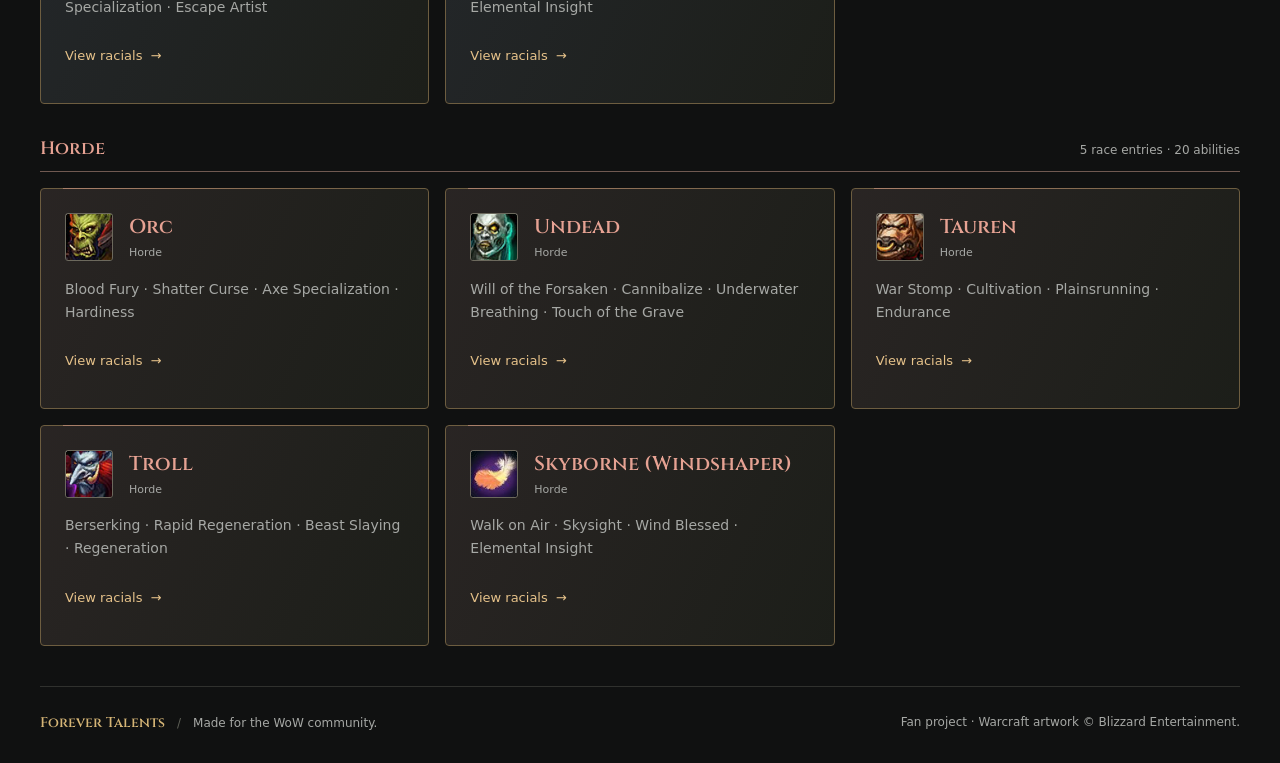
==== commit c7198c80: "Update Forever talents for October 1 beta changes" ====
--- a/index.html
+++ b/index.html
@@ -41,7 +41,7 @@
           <article class="class-card druid available-class" aria-labelledby="druid-title">
             <img src="assets/classicon_druid.jpg" alt="" width="48" height="48">
             <h3 id="druid-title">Druid</h3>
-            <p>Balance · Feral Combat · Restoration<span class="coverage-note">51 talents across all three trees</span></p>
+            <p>Balance · Feral Combat · Restoration<span class="coverage-note">52 talents across all three trees</span></p>
             <div class="card-footer"><a class="class-calculator" href="talents/druid.html" aria-label="Open Druid calculator">Open calculator <span aria-hidden="true">→</span></a></div>
           </article>
           <article class="class-card hunter available-class" aria-labelledby="hunter-title">
